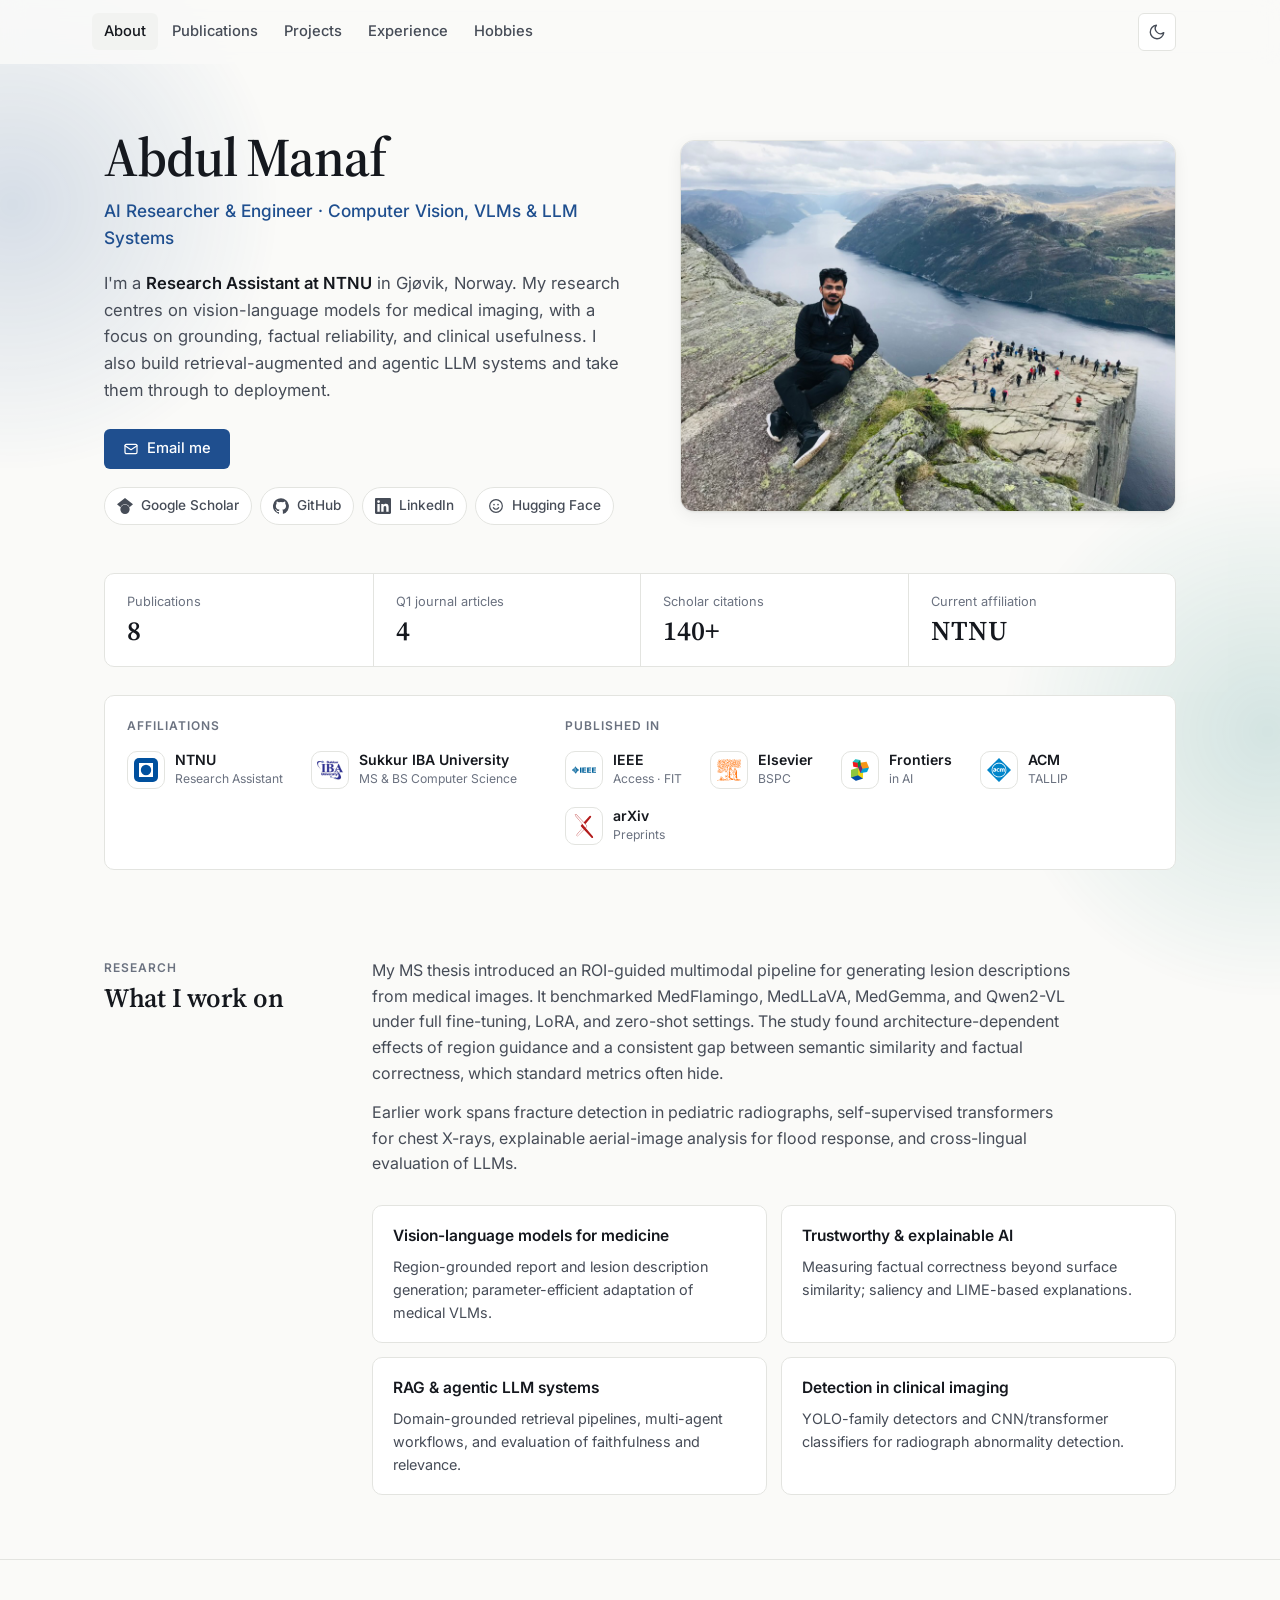
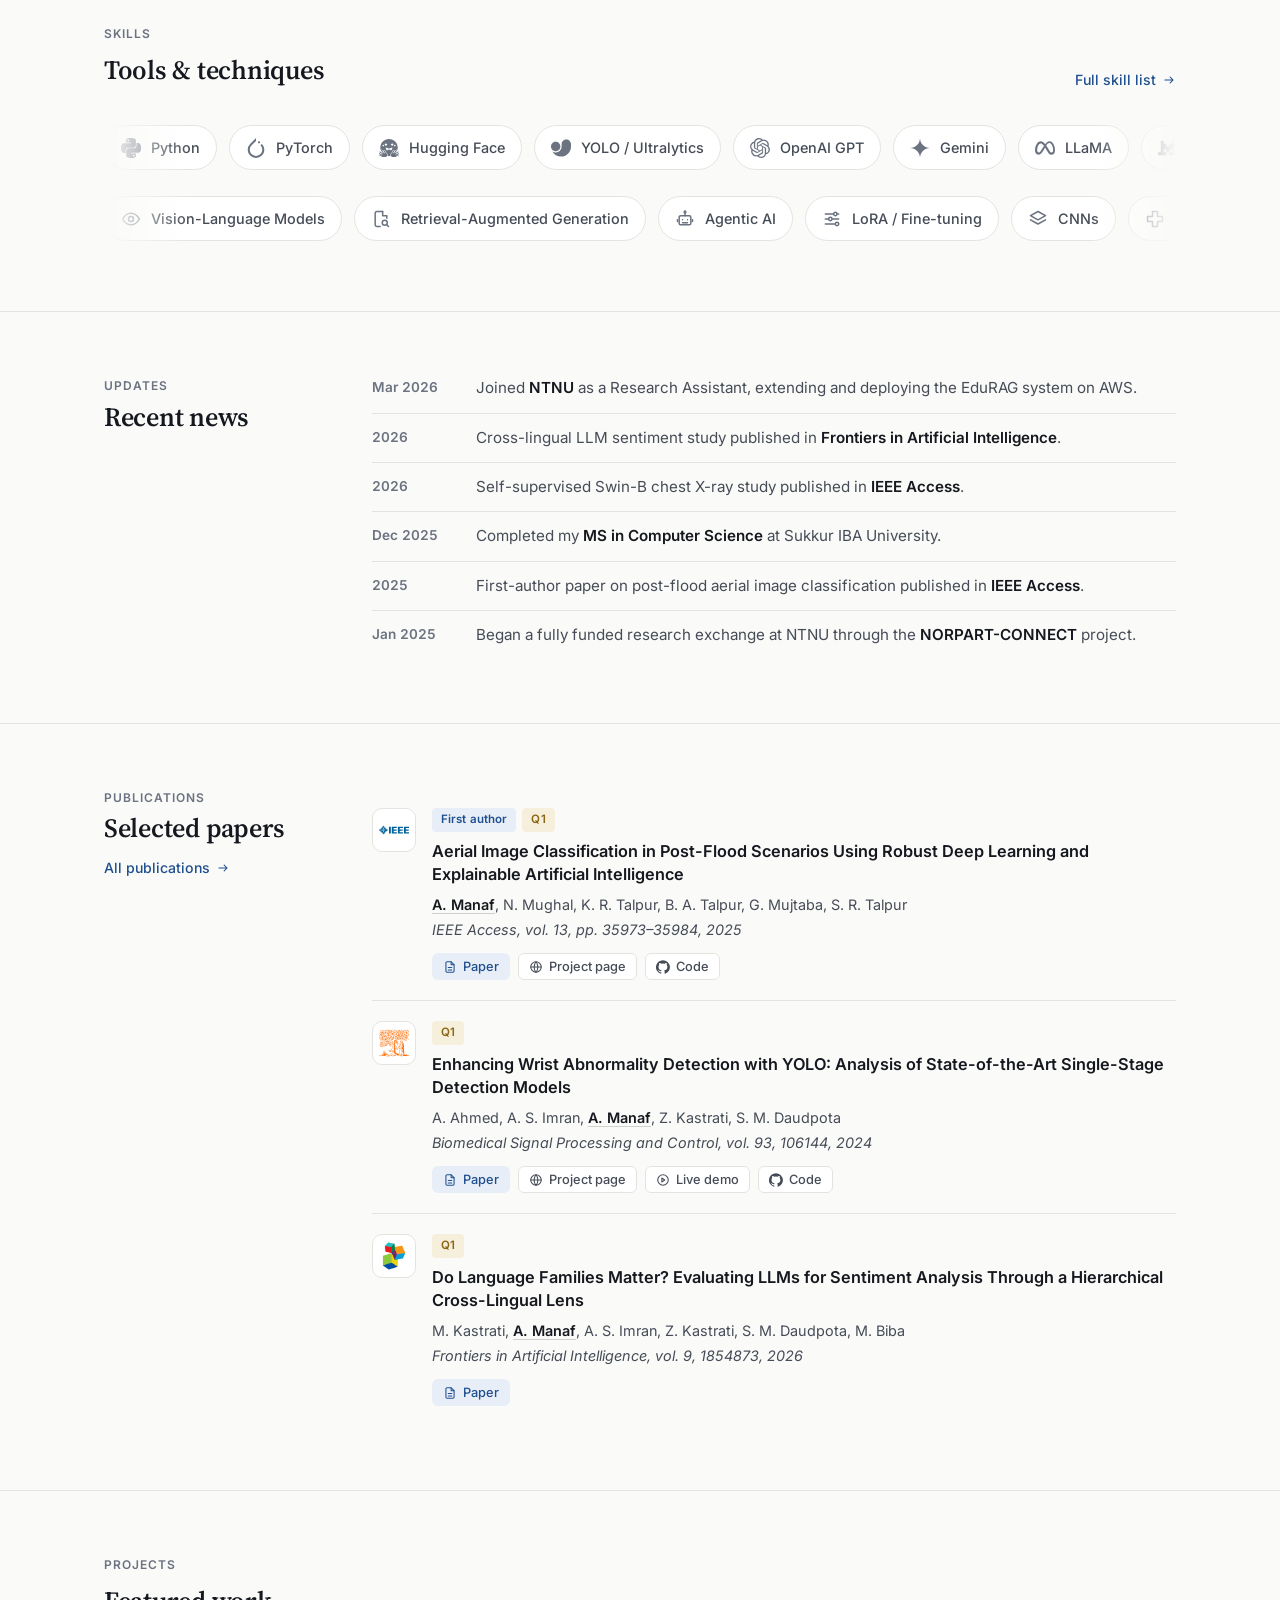
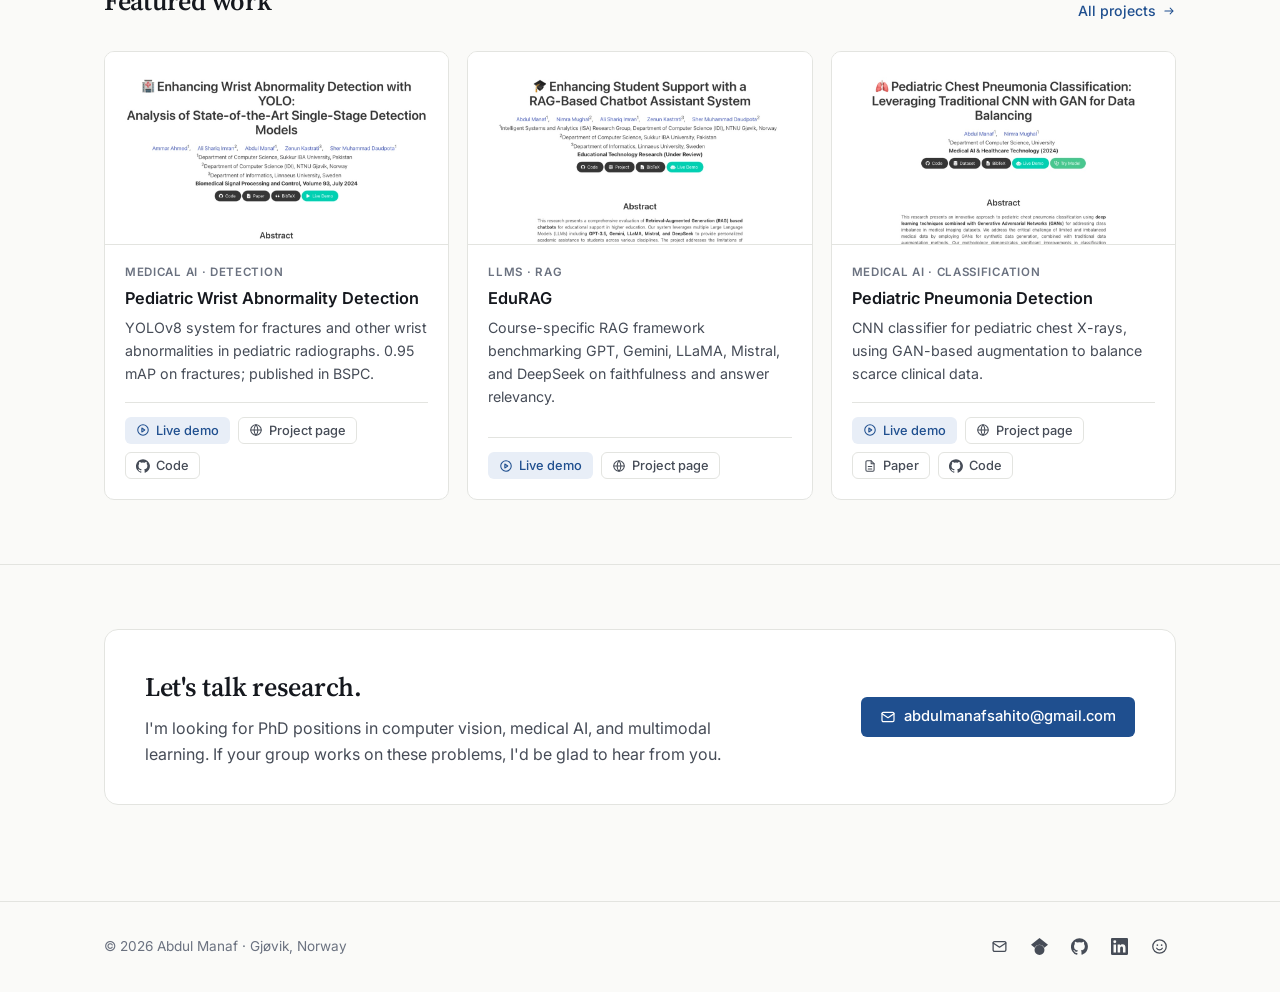
==== index.html @ 9d791778 "Version 4: multi-page portfolio redesign Adds experience, projects, publications and hobbies pages w" ====
<!doctype html>
<html lang="en">
  <head>
    <!-- Google tag (gtag.js) -->
    <script
      async
      src="https://www.googletagmanager.com/gtag/js?id=G-VVF6HE75EV"
    ></script>
    <script>
      window.dataLayer = window.dataLayer || [];
      function gtag() {
        dataLayer.push(arguments);
      }
      gtag("js", new Date());
      gtag("config", "G-VVF6HE75EV");
    </script>

    <meta charset="UTF-8" />
    <meta name="viewport" content="width=device-width, initial-scale=1.0" />
    <title>Abdul Manaf — AI Researcher</title>
    <meta
      name="description"
      content="Abdul Manaf — AI researcher and engineer working on vision-language models, medical imaging, and retrieval-augmented LLM systems. Research Assistant at NTNU, Gjøvik, Norway."
    />
    <meta property="og:title" content="Abdul Manaf — AI Researcher" />
    <meta
      property="og:description"
      content="Vision-language models, medical imaging, and retrieval-augmented LLM systems."
    />
    <meta property="og:image" content="./assets/images/DP.jpeg" />
    <meta property="og:type" content="website" />
    <link rel="icon" href="./assets/images/Manaf.jpg" />

    <script>
      (function () {
        var t = null;
        try {
          t = localStorage.getItem("theme");
        } catch (e) {}
        if (!t)
          t = window.matchMedia("(prefers-color-scheme: dark)").matches
            ? "dark"
            : "light";
        document.documentElement.setAttribute("data-theme", t);
      })();
    </script>
    <link rel="preconnect" href="https://fonts.googleapis.com" />
    <link rel="preconnect" href="https://fonts.gstatic.com" crossorigin />
    <link
      href="https://fonts.googleapis.com/css2?family=Inter:wght@400;500;600;700&family=Source+Serif+4:opsz,wght@8..60,500;8..60,600&display=swap"
      rel="stylesheet"
    />
    <link rel="stylesheet" href="./assets/css/main.css" />
  </head>

  <body>
    <a class="skip-link" href="#main">Skip to content</a>

    <header class="site-header">
      <div class="container header-inner">
        <nav class="nav" id="nav" aria-label="Primary">
          <a href="./index.html" aria-current="page">About</a>
          <a href="./publications.html">Publications</a>
          <a href="./projects.html">Projects</a>
          <a href="./experience.html">Experience</a>
          <a href="./hobbies.html">Hobbies</a>
        </nav>
        <div class="header-actions">
          <button
            class="icon-btn"
            id="theme-toggle"
            aria-label="Toggle color theme"
          >
            <svg class="ic i-sun"><use href="#i-sun" /></svg
            ><svg class="ic i-moon"><use href="#i-moon" /></svg>
          </button>
          <button
            class="icon-btn menu-btn"
            id="menu-toggle"
            aria-label="Open menu"
            aria-expanded="false"
            aria-controls="nav"
          >
            <svg class="ic"><use href="#i-menu" /></svg>
          </button>
        </div>
      </div>
    </header>

    <main id="main">
      <!-- ───────────── HERO ───────────── -->
      <section class="hero">
        <div class="container hero-grid">
          <div>
            <!-- <p class="status"><span class="dot" aria-hidden="true"></span>Open to PhD positions in Europe &amp; North America</p> -->
            <h1 class="hero-name">Abdul Manaf</h1>
            <p class="hero-role">
              AI Researcher &amp; Engineer · Computer Vision, VLMs &amp; LLM
              Systems
            </p>
            <p class="hero-lead">
              I'm a <strong>Research Assistant at NTNU</strong> in Gjøvik,
              Norway. My research centres on vision-language models for medical
              imaging, with a focus on grounding, factual reliability, and
              clinical usefulness. I also build retrieval-augmented and agentic
              LLM systems and take them through to deployment.
            </p>

            <div class="hero-cta">
              <a
                class="btn btn-primary"
                href="mailto:abdulmanafsahito@gmail.com"
                ><svg class="ic"><use href="#i-mail" /></svg>Email me</a
              >
            </div>

            <div class="socials" aria-label="Profiles">
              <a
                class="social"
                href="https://scholar.google.com/citations?user=hjN9iEgAAAAJ&hl=en"
                target="_blank"
                rel="noopener"
                ><svg class="ic"><use href="#i-scholar" /></svg>Google
                Scholar</a
              >
              <a
                class="social"
                href="https://github.com/abdulmanaf36"
                target="_blank"
                rel="noopener"
                ><svg class="ic"><use href="#i-github" /></svg>GitHub</a
              >
              <a
                class="social"
                href="https://www.linkedin.com/in/abdulmanaf36"
                target="_blank"
                rel="noopener"
                ><svg class="ic"><use href="#i-linkedin" /></svg>LinkedIn</a
              >
              <a
                class="social"
                href="https://huggingface.co/AbdulManafSahito"
                target="_blank"
                rel="noopener"
                ><svg class="ic"><use href="#i-hf" /></svg>Hugging Face</a
              >
            </div>
          </div>

          <figure class="hero-photo">
            <img
              src="./assets/images/DP.jpeg"
              alt="Abdul Manaf in the Norwegian mountains above a fjord"
              width="1024"
              height="768"
            />
          </figure>
        </div>

        <div class="container">
          <dl class="stats">
            <div>
              <dt>Publications</dt>
              <dd>8</dd>
            </div>
            <div>
              <dt>Q1 journal articles</dt>
              <dd>4</dd>
            </div>
            <div>
              <dt>Scholar citations</dt>
              <dd>140+</dd>
            </div>
            <div>
              <dt>Current affiliation</dt>
              <dd>NTNU</dd>
            </div>
          </dl>
          <div class="orgs">
            <div class="orgs-group">
              <p class="eyebrow">Affiliations</p>
              <div class="orgs-list">
                <a
                  class="org"
                  href="https://www.ntnu.edu/"
                  target="_blank"
                  rel="noopener"
                  ><span class="logo"
                    ><img src="./assets/images/logos/ntnu.svg" alt="" /></span
                  ><span
                    ><strong>NTNU</strong
                    ><small>Research Assistant</small></span
                  ></a
                >
                <a
                  class="org"
                  href="https://www.iba-suk.edu.pk/"
                  target="_blank"
                  rel="noopener"
                  ><span class="logo"
                    ><img
                      src="./assets/images/logos/sukkur-iba.png"
                      alt="" /></span
                  ><span
                    ><strong>Sukkur IBA University</strong
                    ><small>MS &amp; BS Computer Science</small></span
                  ></a
                >
              </div>
            </div>
            <div class="orgs-group">
              <p class="eyebrow">Published in</p>
              <div class="orgs-list">
                <a
                  class="org"
                  href="https://ieeexplore.ieee.org/document/10891453"
                  target="_blank"
                  rel="noopener"
                  ><span class="logo"
                    ><img src="./assets/images/logos/ieee.svg" alt="" /></span
                  ><span
                    ><strong>IEEE</strong><small>Access · FIT</small></span
                  ></a
                >
                <a
                  class="org"
                  href="https://doi.org/10.1016/j.bspc.2024.106144"
                  target="_blank"
                  rel="noopener"
                  ><span class="logo"
                    ><img
                      src="./assets/images/logos/elsevier.svg"
                      alt="" /></span
                  ><span><strong>Elsevier</strong><small>BSPC</small></span></a
                >
                <a
                  class="org"
                  href="https://doi.org/10.3389/frai.2026.1854873"
                  target="_blank"
                  rel="noopener"
                  ><span class="logo"
                    ><img
                      src="./assets/images/logos/frontiers.png"
                      alt="" /></span
                  ><span
                    ><strong>Frontiers</strong><small>in AI</small></span
                  ></a
                >
                <a
                  class="org"
                  href="https://dl.acm.org/doi/10.1145/3748493"
                  target="_blank"
                  rel="noopener"
                  ><span class="logo"
                    ><img src="./assets/images/logos/acm.svg" alt="" /></span
                  ><span><strong>ACM</strong><small>TALLIP</small></span></a
                >
                <a
                  class="org"
                  href="https://arxiv.org/abs/2507.09759"
                  target="_blank"
                  rel="noopener"
                  ><span class="logo"
                    ><img src="./assets/images/logos/arxiv.svg" alt="" /></span
                  ><span
                    ><strong>arXiv</strong><small>Preprints</small></span
                  ></a
                >
              </div>
            </div>
          </div>
        </div>
      </section>

      <!-- ───────────── RESEARCH ───────────── -->
      <section class="section">
        <div class="container two-col">
          <header class="section-head">
            <p class="eyebrow">Research</p>
            <h2>What I work on</h2>
          </header>

          <div>
            <p class="prose">
              My MS thesis introduced an ROI-guided multimodal pipeline for
              generating lesion descriptions from medical images. It benchmarked
              MedFlamingo, MedLLaVA, MedGemma, and Qwen2-VL under full
              fine-tuning, LoRA, and zero-shot settings. The study found
              architecture-dependent effects of region guidance and a consistent
              gap between semantic similarity and factual correctness, which
              standard metrics often hide.
            </p>
            <p class="prose">
              Earlier work spans fracture detection in pediatric radiographs,
              self-supervised transformers for chest X-rays, explainable
              aerial-image analysis for flood response, and cross-lingual
              evaluation of LLMs.
            </p>

            <ul class="interests">
              <li>
                <h3>Vision-language models for medicine</h3>
                <p>
                  Region-grounded report and lesion description generation;
                  parameter-efficient adaptation of medical VLMs.
                </p>
              </li>
              <li>
                <h3>Trustworthy &amp; explainable AI</h3>
                <p>
                  Measuring factual correctness beyond surface similarity;
                  saliency and LIME-based explanations.
                </p>
              </li>
              <li>
                <h3>RAG &amp; agentic LLM systems</h3>
                <p>
                  Domain-grounded retrieval pipelines, multi-agent workflows,
                  and evaluation of faithfulness and relevance.
                </p>
              </li>
              <li>
                <h3>Detection in clinical imaging</h3>
                <p>
                  YOLO-family detectors and CNN/transformer classifiers for
                  radiograph abnormality detection.
                </p>
              </li>
            </ul>
          </div>
        </div>
      </section>

      <!-- ───────────── SKILLS ───────────── -->
      <section class="section">
        <div class="container">
          <header class="row-head">
            <div>
              <p class="eyebrow">Skills</p>
              <h2>Tools &amp; techniques</h2>
            </div>
            <a class="head-link" href="./experience.html#skills"
              >Full skill list<svg class="ic"><use href="#i-arrow" /></svg
            ></a>
          </header>
          <!-- Brand icons from Simple Icons (CC0) -->
          <svg
            xmlns="http://www.w3.org/2000/svg"
            style="display: none"
            aria-hidden="true"
          >
            <symbol id="b-python" viewBox="0 0 24 24">
              <path
                d="M14.25.18l.9.2.73.26.59.3.45.32.34.34.25.34.16.33.1.3.04.26.02.2-.01.13V8.5l-.05.63-.13.55-.21.46-.26.38-.3.31-.33.25-.35.19-.35.14-.33.1-.3.07-.26.04-.21.02H8.77l-.69.05-.59.14-.5.22-.41.27-.33.32-.27.35-.2.36-.15.37-.1.35-.07.32-.04.27-.02.21v3.06H3.17l-.21-.03-.28-.07-.32-.12-.35-.18-.36-.26-.36-.36-.35-.46-.32-.59-.28-.73-.21-.88-.14-1.05-.05-1.23.06-1.22.16-1.04.24-.87.32-.71.36-.57.4-.44.42-.33.42-.24.4-.16.36-.1.32-.05.24-.01h.16l.06.01h8.16v-.83H6.18l-.01-2.75-.02-.37.05-.34.11-.31.17-.28.25-.26.31-.23.38-.2.44-.18.51-.15.58-.12.64-.1.71-.06.77-.04.84-.02 1.27.05zm-6.3 1.98l-.23.33-.08.41.08.41.23.34.33.22.41.09.41-.09.33-.22.23-.34.08-.41-.08-.41-.23-.33-.33-.22-.41-.09-.41.09zm13.09 3.95l.28.06.32.12.35.18.36.27.36.35.35.47.32.59.28.73.21.88.14 1.04.05 1.23-.06 1.23-.16 1.04-.24.86-.32.71-.36.57-.4.45-.42.33-.42.24-.4.16-.36.09-.32.05-.24.02-.16-.01h-8.22v.82h5.84l.01 2.76.02.36-.05.34-.11.31-.17.29-.25.25-.31.24-.38.2-.44.17-.51.15-.58.13-.64.09-.71.07-.77.04-.84.01-1.27-.04-1.07-.14-.9-.2-.73-.25-.59-.3-.45-.33-.34-.34-.25-.34-.16-.33-.1-.3-.04-.25-.02-.2.01-.13v-5.34l.05-.64.13-.54.21-.46.26-.38.3-.32.33-.24.35-.2.35-.14.33-.1.3-.06.26-.04.21-.02.13-.01h5.84l.69-.05.59-.14.5-.21.41-.28.33-.32.27-.35.2-.36.15-.36.1-.35.07-.32.04-.28.02-.21V6.07h2.09l.14.01zm-6.47 14.25l-.23.33-.08.41.08.41.23.33.33.23.41.08.41-.08.33-.23.23-.33.08-.41-.08-.41-.23-.33-.33-.23-.41-.08-.41.08z"
              />
            </symbol>
            <symbol id="b-pytorch" viewBox="0 0 24 24">
              <path
                d="M12.005 0L4.952 7.053a9.865 9.865 0 000 14.022 9.866 9.866 0 0014.022 0c3.984-3.9 3.986-10.205.085-14.023l-1.744 1.743c2.904 2.905 2.904 7.634 0 10.538s-7.634 2.904-10.538 0-2.904-7.634 0-10.538l4.647-4.646.582-.665zm3.568 3.899a1.327 1.327 0 00-1.327 1.327 1.327 1.327 0 001.327 1.328A1.327 1.327 0 0016.9 5.226 1.327 1.327 0 0015.573 3.9z"
              />
            </symbol>
            <symbol id="b-huggingface" viewBox="0 0 24 24">
              <path
                d="M12.025 1.13c-5.77 0-10.449 4.647-10.449 10.378 0 1.112.178 2.181.503 3.185.064-.222.203-.444.416-.577a.96.96 0 0 1 .524-.15c.293 0 .584.124.84.284.278.173.48.408.71.694.226.282.458.611.684.951v-.014c.017-.324.106-.622.264-.874s.403-.487.762-.543c.3-.047.596.06.787.203s.31.313.4.467c.15.257.212.468.233.542.01.026.653 1.552 1.657 2.54.616.605 1.01 1.223 1.082 1.912.055.537-.096 1.059-.38 1.572.637.121 1.294.187 1.967.187.657 0 1.298-.063 1.921-.178-.287-.517-.44-1.041-.384-1.581.07-.69.465-1.307 1.081-1.913 1.004-.987 1.647-2.513 1.657-2.539.021-.074.083-.285.233-.542.09-.154.208-.323.4-.467a1.08 1.08 0 0 1 .787-.203c.359.056.604.29.762.543s.247.55.265.874v.015c.225-.34.457-.67.683-.952.23-.286.432-.52.71-.694.257-.16.547-.284.84-.285a.97.97 0 0 1 .524.151c.228.143.373.388.43.625l.006.04a10.3 10.3 0 0 0 .534-3.273c0-5.731-4.678-10.378-10.449-10.378M8.327 6.583a1.5 1.5 0 0 1 .713.174 1.487 1.487 0 0 1 .617 2.013c-.183.343-.762-.214-1.102-.094-.38.134-.532.914-.917.71a1.487 1.487 0 0 1 .69-2.803m7.486 0a1.487 1.487 0 0 1 .689 2.803c-.385.204-.536-.576-.916-.71-.34-.12-.92.437-1.103.094a1.487 1.487 0 0 1 .617-2.013 1.5 1.5 0 0 1 .713-.174m-10.68 1.55a.96.96 0 1 1 0 1.921.96.96 0 0 1 0-1.92m13.838 0a.96.96 0 1 1 0 1.92.96.96 0 0 1 0-1.92M8.489 11.458c.588.01 1.965 1.157 3.572 1.164 1.607-.007 2.984-1.155 3.572-1.164.196-.003.305.12.305.454 0 .886-.424 2.328-1.563 3.202-.22-.756-1.396-1.366-1.63-1.32q-.011.001-.02.006l-.044.026-.01.008-.03.024q-.018.017-.035.036l-.032.04a1 1 0 0 0-.058.09l-.014.025q-.049.088-.11.19a1 1 0 0 1-.083.116 1.2 1.2 0 0 1-.173.18q-.035.029-.075.058a1.3 1.3 0 0 1-.251-.243 1 1 0 0 1-.076-.107c-.124-.193-.177-.363-.337-.444-.034-.016-.104-.008-.2.022q-.094.03-.216.087-.06.028-.125.063l-.13.074q-.067.04-.136.086a3 3 0 0 0-.135.096 3 3 0 0 0-.26.219 2 2 0 0 0-.12.121 2 2 0 0 0-.106.128l-.002.002a2 2 0 0 0-.09.132l-.001.001a1.2 1.2 0 0 0-.105.212q-.013.036-.024.073c-1.139-.875-1.563-2.317-1.563-3.203 0-.334.109-.457.305-.454m.836 10.354c.824-1.19.766-2.082-.365-3.194-1.13-1.112-1.789-2.738-1.789-2.738s-.246-.945-.806-.858-.97 1.499.202 2.362c1.173.864-.233 1.45-.685.64-.45-.812-1.683-2.896-2.322-3.295s-1.089-.175-.938.647 2.822 2.813 2.562 3.244-1.176-.506-1.176-.506-2.866-2.567-3.49-1.898.473 1.23 2.037 2.16c1.564.932 1.686 1.178 1.464 1.53s-3.675-2.511-4-1.297c-.323 1.214 3.524 1.567 3.287 2.405-.238.839-2.71-1.587-3.216-.642-.506.946 3.49 2.056 3.522 2.064 1.29.33 4.568 1.028 5.713-.624m5.349 0c-.824-1.19-.766-2.082.365-3.194 1.13-1.112 1.789-2.738 1.789-2.738s.246-.945.806-.858.97 1.499-.202 2.362c-1.173.864.233 1.45.685.64.451-.812 1.683-2.896 2.322-3.295s1.089-.175.938.647-2.822 2.813-2.562 3.244 1.176-.506 1.176-.506 2.866-2.567 3.49-1.898-.473 1.23-2.037 2.16c-1.564.932-1.686 1.178-1.464 1.53s3.675-2.511 4-1.297c.323 1.214-3.524 1.567-3.287 2.405.238.839 2.71-1.587 3.216-.642.506.946-3.49 2.056-3.522 2.064-1.29.33-4.568 1.028-5.713-.624"
              />
            </symbol>
            <symbol id="b-ultralytics" viewBox="0 0 24 24">
              <path
                d="m12.736 7.341-.002 2.897c.012 3.953-3.188 7.177-7.098 7.171-1.553-.003-2.967-.48-4.112-1.313 2.056 3.725 5.999 6.24 10.48 6.245 6.511-.003 11.891-5.343 11.992-11.91l-.002-.027c.006-.151 0-2.951.006-3.075-.01-3.116-2.538-5.677-5.63-5.67-3.105-.006-5.645 2.54-5.634 5.683zM5.629 4.573C2.525 4.573 0 7.118 0 10.246s2.525 5.673 5.63 5.673c3.103 0 5.629-2.545 5.629-5.673s-2.526-5.673-5.63-5.673"
              />
            </symbol>
            <symbol id="b-openai" viewBox="0 0 24 24">
              <path
                d="M22.2819 9.8211a5.9847 5.9847 0 0 0-.5157-4.9108 6.0462 6.0462 0 0 0-6.5098-2.9A6.0651 6.0651 0 0 0 4.9807 4.1818a5.9847 5.9847 0 0 0-3.9977 2.9 6.0462 6.0462 0 0 0 .7427 7.0966 5.98 5.98 0 0 0 .511 4.9107 6.051 6.051 0 0 0 6.5146 2.9001A5.9847 5.9847 0 0 0 13.2599 24a6.0557 6.0557 0 0 0 5.7718-4.2058 5.9894 5.9894 0 0 0 3.9977-2.9001 6.0557 6.0557 0 0 0-.7475-7.0729zm-9.022 12.6081a4.4755 4.4755 0 0 1-2.8764-1.0408l.1419-.0804 4.7783-2.7582a.7948.7948 0 0 0 .3927-.6813v-6.7369l2.02 1.1686a.071.071 0 0 1 .038.052v5.5826a4.504 4.504 0 0 1-4.4945 4.4944zm-9.6607-4.1254a4.4708 4.4708 0 0 1-.5346-3.0137l.142.0852 4.783 2.7582a.7712.7712 0 0 0 .7806 0l5.8428-3.3685v2.3324a.0804.0804 0 0 1-.0332.0615L9.74 19.9502a4.4992 4.4992 0 0 1-6.1408-1.6464zM2.3408 7.8956a4.485 4.485 0 0 1 2.3655-1.9728V11.6a.7664.7664 0 0 0 .3879.6765l5.8144 3.3543-2.0201 1.1685a.0757.0757 0 0 1-.071 0l-4.8303-2.7865A4.504 4.504 0 0 1 2.3408 7.872zm16.5963 3.8558L13.1038 8.364 15.1192 7.2a.0757.0757 0 0 1 .071 0l4.8303 2.7913a4.4944 4.4944 0 0 1-.6765 8.1042v-5.6772a.79.79 0 0 0-.407-.667zm2.0107-3.0231l-.142-.0852-4.7735-2.7818a.7759.7759 0 0 0-.7854 0L9.409 9.2297V6.8974a.0662.0662 0 0 1 .0284-.0615l4.8303-2.7866a4.4992 4.4992 0 0 1 6.6802 4.66zM8.3065 12.863l-2.02-1.1638a.0804.0804 0 0 1-.038-.0567V6.0742a4.4992 4.4992 0 0 1 7.3757-3.4537l-.142.0805L8.704 5.459a.7948.7948 0 0 0-.3927.6813zm1.0976-2.3654l2.602-1.4998 2.6069 1.4998v2.9994l-2.5974 1.4997-2.6067-1.4997Z"
              />
            </symbol>
            <symbol id="b-googlegemini" viewBox="0 0 24 24">
              <path
                d="M11.04 19.32Q12 21.51 12 24q0-2.49.93-4.68.96-2.19 2.58-3.81t3.81-2.55Q21.51 12 24 12q-2.49 0-4.68-.93a12.3 12.3 0 0 1-3.81-2.58 12.3 12.3 0 0 1-2.58-3.81Q12 2.49 12 0q0 2.49-.96 4.68-.93 2.19-2.55 3.81a12.3 12.3 0 0 1-3.81 2.58Q2.49 12 0 12q2.49 0 4.68.96 2.19.93 3.81 2.55t2.55 3.81"
              />
            </symbol>
            <symbol id="b-meta" viewBox="0 0 24 24">
              <path
                d="M6.915 4.03c-1.968 0-3.683 1.28-4.871 3.113C.704 9.208 0 11.883 0 14.449c0 .706.07 1.369.21 1.973a6.624 6.624 0 0 0 .265.86 5.297 5.297 0 0 0 .371.761c.696 1.159 1.818 1.927 3.593 1.927 1.497 0 2.633-.671 3.965-2.444.76-1.012 1.144-1.626 2.663-4.32l.756-1.339.186-.325c.061.1.121.196.183.3l2.152 3.595c.724 1.21 1.665 2.556 2.47 3.314 1.046.987 1.992 1.22 3.06 1.22 1.075 0 1.876-.355 2.455-.843a3.743 3.743 0 0 0 .81-.973c.542-.939.861-2.127.861-3.745 0-2.72-.681-5.357-2.084-7.45-1.282-1.912-2.957-2.93-4.716-2.93-1.047 0-2.088.467-3.053 1.308-.652.57-1.257 1.29-1.82 2.05-.69-.875-1.335-1.547-1.958-2.056-1.182-.966-2.315-1.303-3.454-1.303zm10.16 2.053c1.147 0 2.188.758 2.992 1.999 1.132 1.748 1.647 4.195 1.647 6.4 0 1.548-.368 2.9-1.839 2.9-.58 0-1.027-.23-1.664-1.004-.496-.601-1.343-1.878-2.832-4.358l-.617-1.028a44.908 44.908 0 0 0-1.255-1.98c.07-.109.141-.224.211-.327 1.12-1.667 2.118-2.602 3.358-2.602zm-10.201.553c1.265 0 2.058.791 2.675 1.446.307.327.737.871 1.234 1.579l-1.02 1.566c-.757 1.163-1.882 3.017-2.837 4.338-1.191 1.649-1.81 1.817-2.486 1.817-.524 0-1.038-.237-1.383-.794-.263-.426-.464-1.13-.464-2.046 0-2.221.63-4.535 1.66-6.088.454-.687.964-1.226 1.533-1.533a2.264 2.264 0 0 1 1.088-.285z"
              />
            </symbol>
            <symbol id="b-mistralai" viewBox="0 0 24 24">
              <path
                d="M17.143 3.429v3.428h-3.429v3.429h-3.428V6.857H6.857V3.43H3.43v13.714H0v3.428h10.286v-3.428H6.857v-3.429h3.429v3.429h3.429v-3.429h3.428v3.429h-3.428v3.428H24v-3.428h-3.43V3.429z"
              />
            </symbol>
            <symbol id="b-langchain" viewBox="0 0 24 24">
              <path
                d="M13.796 0a6.93 6.93 0 0 0-4.91 2.019L5.451 5.455l3.273 3.27 3.432-3.432a2.284 2.284 0 0 1 3.277 0 2.28 2.28 0 0 1 0 3.275L12 12.001l3.273 3.273 3.433-3.435c2.692-2.692 2.692-7.127 0-9.82A6.92 6.92 0 0 0 13.796 0m-5.07 8.728-3.433 3.434c-2.692 2.693-2.692 7.126 0 9.819A6.92 6.92 0 0 0 10.203 24a6.93 6.93 0 0 0 4.911-2.02l3.432-3.432-3.271-3.272-3.433 3.433a2.284 2.284 0 0 1-3.277 0 2.28 2.28 0 0 1 0-3.276L12 12z"
              />
            </symbol>
            <symbol id="b-jupyter" viewBox="0 0 24 24">
              <path
                d="M7.157 22.201A1.784 1.799 0 0 1 5.374 24a1.784 1.799 0 0 1-1.784-1.799 1.784 1.799 0 0 1 1.784-1.799 1.784 1.799 0 0 1 1.783 1.799zM20.582 1.427a1.415 1.427 0 0 1-1.415 1.428 1.415 1.427 0 0 1-1.416-1.428A1.415 1.427 0 0 1 19.167 0a1.415 1.427 0 0 1 1.415 1.427zM4.992 3.336A1.047 1.056 0 0 1 3.946 4.39a1.047 1.056 0 0 1-1.047-1.055A1.047 1.056 0 0 1 3.946 2.28a1.047 1.056 0 0 1 1.046 1.056zm7.336 1.517c3.769 0 7.06 1.38 8.768 3.424a9.363 9.363 0 0 0-3.393-4.547 9.238 9.238 0 0 0-5.377-1.728A9.238 9.238 0 0 0 6.95 3.73a9.363 9.363 0 0 0-3.394 4.547c1.713-2.04 5.004-3.424 8.772-3.424zm.001 13.295c-3.768 0-7.06-1.381-8.768-3.425a9.363 9.363 0 0 0 3.394 4.547A9.238 9.238 0 0 0 12.33 21a9.238 9.238 0 0 0 5.377-1.729 9.363 9.363 0 0 0 3.393-4.547c-1.712 2.044-5.003 3.425-8.772 3.425Z"
              />
            </symbol>
            <symbol id="b-react" viewBox="0 0 24 24">
              <path
                d="M14.23 12.004a2.236 2.236 0 0 1-2.235 2.236 2.236 2.236 0 0 1-2.236-2.236 2.236 2.236 0 0 1 2.235-2.236 2.236 2.236 0 0 1 2.236 2.236zm2.648-10.69c-1.346 0-3.107.96-4.888 2.622-1.78-1.653-3.542-2.602-4.887-2.602-.41 0-.783.093-1.106.278-1.375.793-1.683 3.264-.973 6.365C1.98 8.917 0 10.42 0 12.004c0 1.59 1.99 3.097 5.043 4.03-.704 3.113-.39 5.588.988 6.38.32.187.69.275 1.102.275 1.345 0 3.107-.96 4.888-2.624 1.78 1.654 3.542 2.603 4.887 2.603.41 0 .783-.09 1.106-.275 1.374-.792 1.683-3.263.973-6.365C22.02 15.096 24 13.59 24 12.004c0-1.59-1.99-3.097-5.043-4.032.704-3.11.39-5.587-.988-6.38-.318-.184-.688-.277-1.092-.278zm-.005 1.09v.006c.225 0 .406.044.558.127.666.382.955 1.835.73 3.704-.054.46-.142.945-.25 1.44-.96-.236-2.006-.417-3.107-.534-.66-.905-1.345-1.727-2.035-2.447 1.592-1.48 3.087-2.292 4.105-2.295zm-9.77.02c1.012 0 2.514.808 4.11 2.28-.686.72-1.37 1.537-2.02 2.442-1.107.117-2.154.298-3.113.538-.112-.49-.195-.964-.254-1.42-.23-1.868.054-3.32.714-3.707.19-.09.4-.127.563-.132zm4.882 3.05c.455.468.91.992 1.36 1.564-.44-.02-.89-.034-1.345-.034-.46 0-.915.01-1.36.034.44-.572.895-1.096 1.345-1.565zM12 8.1c.74 0 1.477.034 2.202.093.406.582.802 1.203 1.183 1.86.372.64.71 1.29 1.018 1.946-.308.655-.646 1.31-1.013 1.95-.38.66-.773 1.288-1.18 1.87-.728.063-1.466.098-2.21.098-.74 0-1.477-.035-2.202-.093-.406-.582-.802-1.204-1.183-1.86-.372-.64-.71-1.29-1.018-1.946.303-.657.646-1.313 1.013-1.954.38-.66.773-1.286 1.18-1.868.728-.064 1.466-.098 2.21-.098zm-3.635.254c-.24.377-.48.763-.704 1.16-.225.39-.435.782-.635 1.174-.265-.656-.49-1.31-.676-1.947.64-.15 1.315-.283 2.015-.386zm7.26 0c.695.103 1.365.23 2.006.387-.18.632-.405 1.282-.66 1.933-.2-.39-.41-.783-.64-1.174-.225-.392-.465-.774-.705-1.146zm3.063.675c.484.15.944.317 1.375.498 1.732.74 2.852 1.708 2.852 2.476-.005.768-1.125 1.74-2.857 2.475-.42.18-.88.342-1.355.493-.28-.958-.646-1.956-1.1-2.98.45-1.017.81-2.01 1.085-2.964zm-13.395.004c.278.96.645 1.957 1.1 2.98-.45 1.017-.812 2.01-1.086 2.964-.484-.15-.944-.318-1.37-.5-1.732-.737-2.852-1.706-2.852-2.474 0-.768 1.12-1.742 2.852-2.476.42-.18.88-.342 1.356-.494zm11.678 4.28c.265.657.49 1.312.676 1.948-.64.157-1.316.29-2.016.39.24-.375.48-.762.705-1.158.225-.39.435-.788.636-1.18zm-9.945.02c.2.392.41.783.64 1.175.23.39.465.772.705 1.143-.695-.102-1.365-.23-2.006-.386.18-.63.406-1.282.66-1.933zM17.92 16.32c.112.493.2.968.254 1.423.23 1.868-.054 3.32-.714 3.708-.147.09-.338.128-.563.128-1.012 0-2.514-.807-4.11-2.28.686-.72 1.37-1.536 2.02-2.44 1.107-.118 2.154-.3 3.113-.54zm-11.83.01c.96.234 2.006.415 3.107.532.66.905 1.345 1.727 2.035 2.446-1.595 1.483-3.092 2.295-4.11 2.295-.22-.005-.406-.05-.553-.132-.666-.38-.955-1.834-.73-3.703.054-.46.142-.944.25-1.438zm4.56.64c.44.02.89.034 1.345.034.46 0 .915-.01 1.36-.034-.44.572-.895 1.095-1.345 1.565-.455-.47-.91-.993-1.36-1.565z"
              />
            </symbol>
            <symbol id="b-nodedotjs" viewBox="0 0 24 24">
              <path
                d="M11.998,24c-0.321,0-0.641-0.084-0.922-0.247l-2.936-1.737c-0.438-0.245-0.224-0.332-0.08-0.383 c0.585-0.203,0.703-0.25,1.328-0.604c0.065-0.037,0.151-0.023,0.218,0.017l2.256,1.339c0.082,0.045,0.197,0.045,0.272,0l8.795-5.076 c0.082-0.047,0.134-0.141,0.134-0.238V6.921c0-0.099-0.053-0.192-0.137-0.242l-8.791-5.072c-0.081-0.047-0.189-0.047-0.271,0 L3.075,6.68C2.99,6.729,2.936,6.825,2.936,6.921v10.15c0,0.097,0.054,0.189,0.139,0.235l2.409,1.392 c1.307,0.654,2.108-0.116,2.108-0.89V7.787c0-0.142,0.114-0.253,0.256-0.253h1.115c0.139,0,0.255,0.112,0.255,0.253v10.021 c0,1.745-0.95,2.745-2.604,2.745c-0.508,0-0.909,0-2.026-0.551L2.28,18.675c-0.57-0.329-0.922-0.945-0.922-1.604V6.921 c0-0.659,0.353-1.275,0.922-1.603l8.795-5.082c0.557-0.315,1.296-0.315,1.848,0l8.794,5.082c0.57,0.329,0.924,0.944,0.924,1.603 v10.15c0,0.659-0.354,1.273-0.924,1.604l-8.794,5.078C12.643,23.916,12.324,24,11.998,24z M19.099,13.993 c0-1.9-1.284-2.406-3.987-2.763c-2.731-0.361-3.009-0.548-3.009-1.187c0-0.528,0.235-1.233,2.258-1.233 c1.807,0,2.473,0.389,2.747,1.607c0.024,0.115,0.129,0.199,0.247,0.199h1.141c0.071,0,0.138-0.031,0.186-0.081 c0.048-0.054,0.074-0.123,0.067-0.196c-0.177-2.098-1.571-3.076-4.388-3.076c-2.508,0-4.004,1.058-4.004,2.833 c0,1.925,1.488,2.457,3.895,2.695c2.88,0.282,3.103,0.703,3.103,1.269c0,0.983-0.789,1.402-2.642,1.402 c-2.327,0-2.839-0.584-3.011-1.742c-0.02-0.124-0.126-0.215-0.253-0.215h-1.137c-0.141,0-0.254,0.112-0.254,0.253 c0,1.482,0.806,3.248,4.655,3.248C17.501,17.007,19.099,15.91,19.099,13.993z"
              />
            </symbol>
            <symbol id="b-fastapi" viewBox="0 0 24 24">
              <path
                d="M12 .0387C5.3729.0384.0003 5.3931 0 11.9988c-.001 6.6066 5.372 11.9628 12 11.9625 6.628.0003 12.001-5.3559 12-11.9625-.0003-6.6057-5.3729-11.9604-12-11.96m-.829 5.4153h7.55l-7.5805 5.3284h5.1828L5.279 18.5436q2.9466-6.5444 5.892-13.0896"
              />
            </symbol>
            <symbol id="b-supabase" viewBox="0 0 24 24">
              <path
                d="M11.9 1.036c-.015-.986-1.26-1.41-1.874-.637L.764 12.05C-.33 13.427.65 15.455 2.409 15.455h9.579l.113 7.51c.014.985 1.259 1.408 1.873.636l9.262-11.653c1.093-1.375.113-3.403-1.645-3.403h-9.642z"
              />
            </symbol>
            <symbol id="b-postgresql" viewBox="0 0 24 24">
              <path
                d="M23.5594 14.7228a.5269.5269 0 0 0-.0563-.1191c-.139-.2632-.4768-.3418-1.0074-.2321-1.6533.3411-2.2935.1312-2.5256-.0191 1.342-2.0482 2.445-4.522 3.0411-6.8297.2714-1.0507.7982-3.5237.1222-4.7316a1.5641 1.5641 0 0 0-.1509-.235C21.6931.9086 19.8007.0248 17.5099.0005c-1.4947-.0158-2.7705.3461-3.1161.4794a9.449 9.449 0 0 0-.5159-.0816 8.044 8.044 0 0 0-1.3114-.1278c-1.1822-.0184-2.2038.2642-3.0498.8406-.8573-.3211-4.7888-1.645-7.2219.0788C.9359 2.1526.3086 3.8733.4302 6.3043c.0409.818.5069 3.334 1.2423 5.7436.4598 1.5065.9387 2.7019 1.4334 3.582.553.9942 1.1259 1.5933 1.7143 1.7895.4474.1491 1.1327.1441 1.8581-.7279.8012-.9635 1.5903-1.8258 1.9446-2.2069.4351.2355.9064.3625 1.39.3772a.0569.0569 0 0 0 .0004.0041 11.0312 11.0312 0 0 0-.2472.3054c-.3389.4302-.4094.5197-1.5002.7443-.3102.064-1.1344.2339-1.1464.8115-.0025.1224.0329.2309.0919.3268.2269.4231.9216.6097 1.015.6331 1.3345.3335 2.5044.092 3.3714-.6787-.017 2.231.0775 4.4174.3454 5.0874.2212.5529.7618 1.9045 2.4692 1.9043.2505 0 .5263-.0291.8296-.0941 1.7819-.3821 2.5557-1.1696 2.855-2.9059.1503-.8707.4016-2.8753.5388-4.1012.0169-.0703.0357-.1207.057-.1362.0007-.0005.0697-.0471.4272.0307a.3673.3673 0 0 0 .0443.0068l.2539.0223.0149.001c.8468.0384 1.9114-.1426 2.5312-.4308.6438-.2988 1.8057-1.0323 1.5951-1.6698zM2.371 11.8765c-.7435-2.4358-1.1779-4.8851-1.2123-5.5719-.1086-2.1714.4171-3.6829 1.5623-4.4927 1.8367-1.2986 4.8398-.5408 6.108-.13-.0032.0032-.0066.0061-.0098.0094-2.0238 2.044-1.9758 5.536-1.9708 5.7495-.0002.0823.0066.1989.0162.3593.0348.5873.0996 1.6804-.0735 2.9184-.1609 1.1504.1937 2.2764.9728 3.0892.0806.0841.1648.1631.2518.2374-.3468.3714-1.1004 1.1926-1.9025 2.1576-.5677.6825-.9597.5517-1.0886.5087-.3919-.1307-.813-.5871-1.2381-1.3223-.4796-.839-.9635-2.0317-1.4155-3.5126zm6.0072 5.0871c-.1711-.0428-.3271-.1132-.4322-.1772.0889-.0394.2374-.0902.4833-.1409 1.2833-.2641 1.4815-.4506 1.9143-1.0002.0992-.126.2116-.2687.3673-.4426a.3549.3549 0 0 0 .0737-.1298c.1708-.1513.2724-.1099.4369-.0417.156.0646.3078.26.3695.4752.0291.1016.0619.2945-.0452.4444-.9043 1.2658-2.2216 1.2494-3.1676 1.0128zm2.094-3.988-.0525.141c-.133.3566-.2567.6881-.3334 1.003-.6674-.0021-1.3168-.2872-1.8105-.8024-.6279-.6551-.9131-1.5664-.7825-2.5004.1828-1.3079.1153-2.4468.079-3.0586-.005-.0857-.0095-.1607-.0122-.2199.2957-.2621 1.6659-.9962 2.6429-.7724.4459.1022.7176.4057.8305.928.5846 2.7038.0774 3.8307-.3302 4.7363-.084.1866-.1633.3629-.2311.5454zm7.3637 4.5725c-.0169.1768-.0358.376-.0618.5959l-.146.4383a.3547.3547 0 0 0-.0182.1077c-.0059.4747-.054.6489-.115.8693-.0634.2292-.1353.4891-.1794 1.0575-.11 1.4143-.8782 2.2267-2.4172 2.5565-1.5155.3251-1.7843-.4968-2.0212-1.2217a6.5824 6.5824 0 0 0-.0769-.2266c-.2154-.5858-.1911-1.4119-.1574-2.5551.0165-.5612-.0249-1.9013-.3302-2.6462.0044-.2932.0106-.5909.019-.8918a.3529.3529 0 0 0-.0153-.1126 1.4927 1.4927 0 0 0-.0439-.208c-.1226-.4283-.4213-.7866-.7797-.9351-.1424-.059-.4038-.1672-.7178-.0869.067-.276.1831-.5875.309-.9249l.0529-.142c.0595-.16.134-.3257.213-.5012.4265-.9476 1.0106-2.2453.3766-5.1772-.2374-1.0981-1.0304-1.6343-2.2324-1.5098-.7207.0746-1.3799.3654-1.7088.5321a5.6716 5.6716 0 0 0-.1958.1041c.0918-1.1064.4386-3.1741 1.7357-4.4823a4.0306 4.0306 0 0 1 .3033-.276.3532.3532 0 0 0 .1447-.0644c.7524-.5706 1.6945-.8506 2.802-.8325.4091.0067.8017.0339 1.1742.081 1.939.3544 3.2439 1.4468 4.0359 2.3827.8143.9623 1.2552 1.9315 1.4312 2.4543-1.3232-.1346-2.2234.1268-2.6797.779-.9926 1.4189.543 4.1729 1.2811 5.4964.1353.2426.2522.4522.2889.5413.2403.5825.5515.9713.7787 1.2552.0696.087.1372.1714.1885.245-.4008.1155-1.1208.3825-1.0552 1.717-.0123.1563-.0423.4469-.0834.8148-.0461.2077-.0702.4603-.0994.7662zm.8905-1.6211c-.0405-.8316.2691-.9185.5967-1.0105a2.8566 2.8566 0 0 0 .135-.0406 1.202 1.202 0 0 0 .1342.103c.5703.3765 1.5823.4213 3.0068.1344-.2016.1769-.5189.3994-.9533.6011-.4098.1903-1.0957.333-1.7473.3636-.7197.0336-1.0859-.0807-1.1721-.151zm.5695-9.2712c-.0059.3508-.0542.6692-.1054 1.0017-.055.3576-.112.7274-.1264 1.1762-.0142.4368.0404.8909.0932 1.3301.1066.887.216 1.8003-.2075 2.7014a3.5272 3.5272 0 0 1-.1876-.3856c-.0527-.1276-.1669-.3326-.3251-.6162-.6156-1.1041-2.0574-3.6896-1.3193-4.7446.3795-.5427 1.3408-.5661 2.1781-.463zm.2284 7.0137a12.3762 12.3762 0 0 0-.0853-.1074l-.0355-.0444c.7262-1.1995.5842-2.3862.4578-3.4385-.0519-.4318-.1009-.8396-.0885-1.2226.0129-.4061.0666-.7543.1185-1.0911.0639-.415.1288-.8443.1109-1.3505.0134-.0531.0188-.1158.0118-.1902-.0457-.4855-.5999-1.938-1.7294-3.253-.6076-.7073-1.4896-1.4972-2.6889-2.0395.5251-.1066 1.2328-.2035 2.0244-.1859 2.0515.0456 3.6746.8135 4.8242 2.2824a.908.908 0 0 1 .0667.1002c.7231 1.3556-.2762 6.2751-2.9867 10.5405zm-8.8166-6.1162c-.025.1794-.3089.4225-.6211.4225a.5821.5821 0 0 1-.0809-.0056c-.1873-.026-.3765-.144-.5059-.3156-.0458-.0605-.1203-.178-.1055-.2844.0055-.0401.0261-.0985.0925-.1488.1182-.0894.3518-.1226.6096-.0867.3163.0441.6426.1938.6113.4186zm7.9305-.4114c.0111.0792-.049.201-.1531.3102-.0683.0717-.212.1961-.4079.2232a.5456.5456 0 0 1-.075.0052c-.2935 0-.5414-.2344-.5607-.3717-.024-.1765.2641-.3106.5611-.352.297-.0414.6111.0088.6356.1851z"
              />
            </symbol>
            <symbol id="b-amazonwebservices" viewBox="0 0 24 24">
              <path
                d="M6.763 10.036c0 .296.032.535.088.71.064.176.144.368.256.576.04.063.056.127.056.183 0 .08-.048.16-.152.24l-.503.335a.383.383 0 0 1-.208.072c-.08 0-.16-.04-.239-.112a2.47 2.47 0 0 1-.287-.375 6.18 6.18 0 0 1-.248-.471c-.622.734-1.405 1.101-2.347 1.101-.67 0-1.205-.191-1.596-.574-.391-.384-.59-.894-.59-1.533 0-.678.239-1.23.726-1.644.487-.415 1.133-.623 1.955-.623.272 0 .551.024.846.064.296.04.6.104.918.176v-.583c0-.607-.127-1.03-.375-1.277-.255-.248-.686-.367-1.3-.367-.28 0-.568.031-.863.103-.295.072-.583.16-.862.272a2.287 2.287 0 0 1-.28.104.488.488 0 0 1-.127.023c-.112 0-.168-.08-.168-.247v-.391c0-.128.016-.224.056-.28a.597.597 0 0 1 .224-.167c.279-.144.614-.264 1.005-.36a4.84 4.84 0 0 1 1.246-.151c.95 0 1.644.216 2.091.647.439.43.662 1.085.662 1.963v2.586zm-3.24 1.214c.263 0 .534-.048.822-.144.287-.096.543-.271.758-.51.128-.152.224-.32.272-.512.047-.191.08-.423.08-.694v-.335a6.66 6.66 0 0 0-.735-.136 6.02 6.02 0 0 0-.75-.048c-.535 0-.926.104-1.19.32-.263.215-.39.518-.39.917 0 .375.095.655.295.846.191.2.47.296.838.296zm6.41.862c-.144 0-.24-.024-.304-.08-.064-.048-.12-.16-.168-.311L7.586 5.55a1.398 1.398 0 0 1-.072-.32c0-.128.064-.2.191-.2h.783c.151 0 .255.025.31.08.065.048.113.16.16.312l1.342 5.284 1.245-5.284c.04-.16.088-.264.151-.312a.549.549 0 0 1 .32-.08h.638c.152 0 .256.025.32.08.063.048.12.16.151.312l1.261 5.348 1.381-5.348c.048-.16.104-.264.16-.312a.52.52 0 0 1 .311-.08h.743c.127 0 .2.065.2.2 0 .04-.009.08-.017.128a1.137 1.137 0 0 1-.056.2l-1.923 6.17c-.048.16-.104.263-.168.311a.51.51 0 0 1-.303.08h-.687c-.151 0-.255-.024-.32-.08-.063-.056-.119-.16-.15-.32l-1.238-5.148-1.23 5.14c-.04.16-.087.264-.15.32-.065.056-.177.08-.32.08zm10.256.215c-.415 0-.83-.048-1.229-.143-.399-.096-.71-.2-.918-.32-.128-.071-.215-.151-.247-.223a.563.563 0 0 1-.048-.224v-.407c0-.167.064-.247.183-.247.048 0 .096.008.144.024.048.016.12.048.2.08.271.12.566.215.878.279.319.064.63.096.95.096.502 0 .894-.088 1.165-.264a.86.86 0 0 0 .415-.758.777.777 0 0 0-.215-.559c-.144-.151-.416-.287-.807-.415l-1.157-.36c-.583-.183-1.014-.454-1.277-.813a1.902 1.902 0 0 1-.4-1.158c0-.335.073-.63.216-.886.144-.255.335-.479.575-.654.24-.184.51-.32.83-.415.32-.096.655-.136 1.006-.136.175 0 .359.008.535.032.183.024.35.056.518.088.16.04.312.08.455.127.144.048.256.096.336.144a.69.69 0 0 1 .24.2.43.43 0 0 1 .071.263v.375c0 .168-.064.256-.184.256a.83.83 0 0 1-.303-.096 3.652 3.652 0 0 0-1.532-.311c-.455 0-.815.071-1.062.223-.248.152-.375.383-.375.71 0 .224.08.416.24.567.159.152.454.304.877.44l1.134.358c.574.184.99.44 1.237.767.247.327.367.702.367 1.117 0 .343-.072.655-.207.926-.144.272-.336.511-.583.703-.248.2-.543.343-.886.447-.36.111-.734.167-1.142.167zM21.698 16.207c-2.626 1.94-6.442 2.969-9.722 2.969-4.598 0-8.74-1.7-11.87-4.526-.247-.223-.024-.527.272-.351 3.384 1.963 7.559 3.153 11.877 3.153 2.914 0 6.114-.607 9.06-1.852.439-.2.814.287.383.607zM22.792 14.961c-.336-.43-2.22-.207-3.074-.103-.255.032-.295-.192-.063-.36 1.5-1.053 3.967-.75 4.254-.399.287.36-.08 2.826-1.485 4.007-.215.184-.423.088-.327-.151.32-.79 1.03-2.57.695-2.994z"
              />
            </symbol>
            <symbol id="b-n8n" viewBox="0 0 24 24">
              <path
                d="M21.4737 5.6842c-1.1772 0-2.1663.8051-2.4468 1.8947h-2.8955c-1.235 0-2.289.893-2.492 2.111l-.1038.623a1.263 1.263 0 0 1-1.246 1.0555H11.289c-.2805-1.0896-1.2696-1.8947-2.4468-1.8947s-2.1663.8051-2.4467 1.8947H4.973c-.2805-1.0896-1.2696-1.8947-2.4468-1.8947C1.1311 9.4737 0 10.6047 0 12s1.131 2.5263 2.5263 2.5263c1.1772 0 2.1663-.8051 2.4468-1.8947h1.4223c.2804 1.0896 1.2696 1.8947 2.4467 1.8947 1.1772 0 2.1663-.8051 2.4468-1.8947h1.0008a1.263 1.263 0 0 1 1.2459 1.0555l.1038.623c.203 1.218 1.257 2.111 2.492 2.111h.3692c.2804 1.0895 1.2696 1.8947 2.4468 1.8947 1.3952 0 2.5263-1.131 2.5263-2.5263s-1.131-2.5263-2.5263-2.5263c-1.1772 0-2.1664.805-2.4468 1.8947h-.3692a1.263 1.263 0 0 1-1.246-1.0555l-.1037-.623A2.52 2.52 0 0 0 13.9607 12a2.52 2.52 0 0 0 .821-1.4794l.1038-.623a1.263 1.263 0 0 1 1.2459-1.0555h2.8955c.2805 1.0896 1.2696 1.8947 2.4468 1.8947 1.3952 0 2.5263-1.131 2.5263-2.5263s-1.131-2.5263-2.5263-2.5263m0 1.2632a1.263 1.263 0 0 1 1.2631 1.2631 1.263 1.263 0 0 1-1.2631 1.2632 1.263 1.263 0 0 1-1.2632-1.2632 1.263 1.263 0 0 1 1.2632-1.2631M2.5263 10.7368A1.263 1.263 0 0 1 3.7895 12a1.263 1.263 0 0 1-1.2632 1.2632A1.263 1.263 0 0 1 1.2632 12a1.263 1.263 0 0 1 1.2631-1.2632m6.3158 0A1.263 1.263 0 0 1 10.1053 12a1.263 1.263 0 0 1-1.2632 1.2632A1.263 1.263 0 0 1 7.579 12a1.263 1.263 0 0 1 1.2632-1.2632m10.1053 3.7895a1.263 1.263 0 0 1 1.2631 1.2632 1.263 1.263 0 0 1-1.2631 1.2631 1.263 1.263 0 0 1-1.2632-1.2631 1.263 1.263 0 0 1 1.2632-1.2632"
              />
            </symbol>
            <symbol id="b-vercel" viewBox="0 0 24 24">
              <path d="m12 1.608 12 20.784H0Z" />
            </symbol>
            <symbol id="b-git" viewBox="0 0 24 24">
              <path
                d="M13.09 23.549a1.54 1.54 0 0 1-2.18 0L.451 13.089a1.54 1.54 0 0 1 0-2.179l7.191-7.19 2.733 2.733a1.85 1.85 0 0 0 .964 2.326v6.66a1.849 1.849 0 1 0 1.54 0V8.957l2.508 2.508a1.85 1.85 0 1 0 1.09-1.09l-2.634-2.634a1.85 1.85 0 0 0-2.378-2.377L8.73 2.63 10.91.451a1.54 1.54 0 0 1 2.179 0l10.459 10.46a1.54 1.54 0 0 1 0 2.179z"
              />
            </symbol>
            <symbol id="b-github" viewBox="0 0 24 24">
              <path
                d="M12 .297c-6.63 0-12 5.373-12 12 0 5.303 3.438 9.8 8.205 11.385.6.113.82-.258.82-.577 0-.285-.01-1.04-.015-2.04-3.338.724-4.042-1.61-4.042-1.61C4.422 18.07 3.633 17.7 3.633 17.7c-1.087-.744.084-.729.084-.729 1.205.084 1.838 1.236 1.838 1.236 1.07 1.835 2.809 1.305 3.495.998.108-.776.417-1.305.76-1.605-2.665-.3-5.466-1.332-5.466-5.93 0-1.31.465-2.38 1.235-3.22-.135-.303-.54-1.523.105-3.176 0 0 1.005-.322 3.3 1.23.96-.267 1.98-.399 3-.405 1.02.006 2.04.138 3 .405 2.28-1.552 3.285-1.23 3.285-1.23.645 1.653.24 2.873.12 3.176.765.84 1.23 1.91 1.23 3.22 0 4.61-2.805 5.625-5.475 5.92.42.36.81 1.096.81 2.22 0 1.606-.015 2.896-.015 3.286 0 .315.21.69.825.57C20.565 22.092 24 17.592 24 12.297c0-6.627-5.373-12-12-12"
              />
            </symbol>
          </svg>
          <div class="marquees" aria-label="Skills and tools">
            <div class="marquee">
              <ul class="marquee-track">
                <li class="skill" style="--brand: #3776ab">
                  <svg class="skill-ic" aria-hidden="true">
                    <use href="#b-python" /></svg
                  >Python
                </li>
                <li class="skill" style="--brand: #ee4c2c">
                  <svg class="skill-ic" aria-hidden="true">
                    <use href="#b-pytorch" /></svg
                  >PyTorch
                </li>
                <li class="skill" style="--brand: #ffd21e">
                  <svg class="skill-ic" aria-hidden="true">
                    <use href="#b-huggingface" /></svg
                  >Hugging Face
                </li>
                <li class="skill">
                  <svg class="skill-ic" aria-hidden="true">
                    <use href="#b-ultralytics" /></svg
                  >YOLO / Ultralytics
                </li>
                <li class="skill">
                  <svg class="skill-ic" aria-hidden="true">
                    <use href="#b-openai" /></svg
                  >OpenAI GPT
                </li>
                <li class="skill" style="--brand: #8e75b2">
                  <svg class="skill-ic" aria-hidden="true">
                    <use href="#b-googlegemini" /></svg
                  >Gemini
                </li>
                <li class="skill" style="--brand: #0467df">
                  <svg class="skill-ic" aria-hidden="true">
                    <use href="#b-meta" /></svg
                  >LLaMA
                </li>
                <li class="skill" style="--brand: #fa520f">
                  <svg class="skill-ic" aria-hidden="true">
                    <use href="#b-mistralai" /></svg
                  >Mistral
                </li>
                <li class="skill" style="--brand: #7fc8ff">
                  <svg class="skill-ic" aria-hidden="true">
                    <use href="#b-langchain" /></svg
                  >LangChain
                </li>
                <li class="skill" style="--brand: #f37626">
                  <svg class="skill-ic" aria-hidden="true">
                    <use href="#b-jupyter" /></svg
                  >Jupyter
                </li>
                <li class="skill" style="--brand: #61dafb">
                  <svg class="skill-ic" aria-hidden="true">
                    <use href="#b-react" /></svg
                  >React
                </li>
                <li class="skill" style="--brand: #5fa04e">
                  <svg class="skill-ic" aria-hidden="true">
                    <use href="#b-nodedotjs" /></svg
                  >Node.js
                </li>
                <li class="skill" style="--brand: #009688">
                  <svg class="skill-ic" aria-hidden="true">
                    <use href="#b-fastapi" /></svg
                  >FastAPI
                </li>
                <li class="skill" style="--brand: #3fcf8e">
                  <svg class="skill-ic" aria-hidden="true">
                    <use href="#b-supabase" /></svg
                  >Supabase
                </li>
                <li class="skill" style="--brand: #4169e1">
                  <svg class="skill-ic" aria-hidden="true">
                    <use href="#b-postgresql" /></svg
                  >PostgreSQL
                </li>
                <li class="skill" style="--brand: #ff9900">
                  <svg class="skill-ic" aria-hidden="true">
                    <use href="#b-amazonwebservices" /></svg
                  >AWS
                </li>
                <li class="skill" style="--brand: #ea4b71">
                  <svg class="skill-ic" aria-hidden="true">
                    <use href="#b-n8n" /></svg
                  >n8n
                </li>
                <li class="skill">
                  <svg class="skill-ic" aria-hidden="true">
                    <use href="#b-vercel" /></svg
                  >Vercel
                </li>
                <li class="skill" style="--brand: #f03c2e">
                  <svg class="skill-ic" aria-hidden="true">
                    <use href="#b-git" /></svg
                  >Git
                </li>
                <li class="skill">
                  <svg class="skill-ic" aria-hidden="true">
                    <use href="#b-github" /></svg
                  >GitHub
                </li>
              </ul>
              <ul class="marquee-track" aria-hidden="true">
                <li class="skill" style="--brand: #3776ab">
                  <svg class="skill-ic" aria-hidden="true">
                    <use href="#b-python" /></svg
                  >Python
                </li>
                <li class="skill" style="--brand: #ee4c2c">
                  <svg class="skill-ic" aria-hidden="true">
                    <use href="#b-pytorch" /></svg
                  >PyTorch
                </li>
                <li class="skill" style="--brand: #ffd21e">
                  <svg class="skill-ic" aria-hidden="true">
                    <use href="#b-huggingface" /></svg
                  >Hugging Face
                </li>
                <li class="skill">
                  <svg class="skill-ic" aria-hidden="true">
                    <use href="#b-ultralytics" /></svg
                  >YOLO / Ultralytics
                </li>
                <li class="skill">
                  <svg class="skill-ic" aria-hidden="true">
                    <use href="#b-openai" /></svg
                  >OpenAI GPT
                </li>
                <li class="skill" style="--brand: #8e75b2">
                  <svg class="skill-ic" aria-hidden="true">
                    <use href="#b-googlegemini" /></svg
                  >Gemini
                </li>
                <li class="skill" style="--brand: #0467df">
                  <svg class="skill-ic" aria-hidden="true">
                    <use href="#b-meta" /></svg
                  >LLaMA
                </li>
                <li class="skill" style="--brand: #fa520f">
                  <svg class="skill-ic" aria-hidden="true">
                    <use href="#b-mistralai" /></svg
                  >Mistral
                </li>
                <li class="skill" style="--brand: #7fc8ff">
                  <svg class="skill-ic" aria-hidden="true">
                    <use href="#b-langchain" /></svg
                  >LangChain
                </li>
                <li class="skill" style="--brand: #f37626">
                  <svg class="skill-ic" aria-hidden="true">
                    <use href="#b-jupyter" /></svg
                  >Jupyter
                </li>
                <li class="skill" style="--brand: #61dafb">
                  <svg class="skill-ic" aria-hidden="true">
                    <use href="#b-react" /></svg
                  >React
                </li>
                <li class="skill" style="--brand: #5fa04e">
                  <svg class="skill-ic" aria-hidden="true">
                    <use href="#b-nodedotjs" /></svg
                  >Node.js
                </li>
                <li class="skill" style="--brand: #009688">
                  <svg class="skill-ic" aria-hidden="true">
                    <use href="#b-fastapi" /></svg
                  >FastAPI
                </li>
                <li class="skill" style="--brand: #3fcf8e">
                  <svg class="skill-ic" aria-hidden="true">
                    <use href="#b-supabase" /></svg
                  >Supabase
                </li>
                <li class="skill" style="--brand: #4169e1">
                  <svg class="skill-ic" aria-hidden="true">
                    <use href="#b-postgresql" /></svg
                  >PostgreSQL
                </li>
                <li class="skill" style="--brand: #ff9900">
                  <svg class="skill-ic" aria-hidden="true">
                    <use href="#b-amazonwebservices" /></svg
                  >AWS
                </li>
                <li class="skill" style="--brand: #ea4b71">
                  <svg class="skill-ic" aria-hidden="true">
                    <use href="#b-n8n" /></svg
                  >n8n
                </li>
                <li class="skill">
                  <svg class="skill-ic" aria-hidden="true">
                    <use href="#b-vercel" /></svg
                  >Vercel
                </li>
                <li class="skill" style="--brand: #f03c2e">
                  <svg class="skill-ic" aria-hidden="true">
                    <use href="#b-git" /></svg
                  >Git
                </li>
                <li class="skill">
                  <svg class="skill-ic" aria-hidden="true">
                    <use href="#b-github" /></svg
                  >GitHub
                </li>
              </ul>
            </div>
            <div class="marquee reverse">
              <ul class="marquee-track">
                <li class="skill skill-concept">
                  <svg class="ic skill-ic" aria-hidden="true">
                    <use href="#i-vision" /></svg
                  >Vision-Language Models
                </li>
                <li class="skill skill-concept">
                  <svg class="ic skill-ic" aria-hidden="true">
                    <use href="#i-rag" /></svg
                  >Retrieval-Augmented Generation
                </li>
                <li class="skill skill-concept">
                  <svg class="ic skill-ic" aria-hidden="true">
                    <use href="#i-agentic" /></svg
                  >Agentic AI
                </li>
                <li class="skill skill-concept">
                  <svg class="ic skill-ic" aria-hidden="true">
                    <use href="#i-sliders" /></svg
                  >LoRA / Fine-tuning
                </li>
                <li class="skill skill-concept">
                  <svg class="ic skill-ic" aria-hidden="true">
                    <use href="#i-layers" /></svg
                  >CNNs
                </li>
                <li class="skill skill-concept">
                  <svg class="ic skill-ic" aria-hidden="true">
                    <use href="#i-medical" /></svg
                  >Medical Imaging
                </li>
                <li class="skill skill-concept">
                  <svg class="ic skill-ic" aria-hidden="true">
                    <use href="#i-target" /></svg
                  >Object Detection
                </li>
                <li class="skill skill-concept">
                  <svg class="ic skill-ic" aria-hidden="true">
                    <use href="#i-sparkles" /></svg
                  >GANs & Diffusion
                </li>
                <li class="skill skill-concept">
                  <svg class="ic skill-ic" aria-hidden="true">
                    <use href="#i-vision" /></svg
                  >Vision Transformers
                </li>
                <li class="skill skill-concept">
                  <svg class="ic skill-ic" aria-hidden="true">
                    <use href="#i-shield" /></svg
                  >Explainable AI
                </li>
                <li class="skill skill-concept">
                  <svg class="ic skill-ic" aria-hidden="true">
                    <use href="#i-chart" /></svg
                  >LLM Evaluation
                </li>
                <li class="skill skill-concept">
                  <svg class="ic skill-ic" aria-hidden="true">
                    <use href="#i-wand" /></svg
                  >Prompt Engineering
                </li>
                <li class="skill skill-concept">
                  <svg class="ic skill-ic" aria-hidden="true">
                    <use href="#i-llm" /></svg
                  >NLP
                </li>
              </ul>
              <ul class="marquee-track" aria-hidden="true">
                <li class="skill skill-concept">
                  <svg class="ic skill-ic" aria-hidden="true">
                    <use href="#i-vision" /></svg
                  >Vision-Language Models
                </li>
                <li class="skill skill-concept">
                  <svg class="ic skill-ic" aria-hidden="true">
                    <use href="#i-rag" /></svg
                  >Retrieval-Augmented Generation
                </li>
                <li class="skill skill-concept">
                  <svg class="ic skill-ic" aria-hidden="true">
                    <use href="#i-agentic" /></svg
                  >Agentic AI
                </li>
                <li class="skill skill-concept">
                  <svg class="ic skill-ic" aria-hidden="true">
                    <use href="#i-sliders" /></svg
                  >LoRA / Fine-tuning
                </li>
                <li class="skill skill-concept">
                  <svg class="ic skill-ic" aria-hidden="true">
                    <use href="#i-layers" /></svg
                  >CNNs
                </li>
                <li class="skill skill-concept">
                  <svg class="ic skill-ic" aria-hidden="true">
                    <use href="#i-medical" /></svg
                  >Medical Imaging
                </li>
                <li class="skill skill-concept">
                  <svg class="ic skill-ic" aria-hidden="true">
                    <use href="#i-target" /></svg
                  >Object Detection
                </li>
                <li class="skill skill-concept">
                  <svg class="ic skill-ic" aria-hidden="true">
                    <use href="#i-sparkles" /></svg
                  >GANs & Diffusion
                </li>
                <li class="skill skill-concept">
                  <svg class="ic skill-ic" aria-hidden="true">
                    <use href="#i-vision" /></svg
                  >Vision Transformers
                </li>
                <li class="skill skill-concept">
                  <svg class="ic skill-ic" aria-hidden="true">
                    <use href="#i-shield" /></svg
                  >Explainable AI
                </li>
                <li class="skill skill-concept">
                  <svg class="ic skill-ic" aria-hidden="true">
                    <use href="#i-chart" /></svg
                  >LLM Evaluation
                </li>
                <li class="skill skill-concept">
                  <svg class="ic skill-ic" aria-hidden="true">
                    <use href="#i-wand" /></svg
                  >Prompt Engineering
                </li>
                <li class="skill skill-concept">
                  <svg class="ic skill-ic" aria-hidden="true">
                    <use href="#i-llm" /></svg
                  >NLP
                </li>
              </ul>
            </div>
          </div>
        </div>
      </section>

      <!-- ───────────── NEWS ───────────── -->
      <section class="section">
        <div class="container two-col">
          <header class="section-head">
            <p class="eyebrow">Updates</p>
            <h2>Recent news</h2>
          </header>

          <ul class="news">
            <li>
              <time>Mar 2026</time>
              <p>
                Joined <strong>NTNU</strong> as a Research Assistant, extending
                and deploying the EduRAG system on AWS.
              </p>
            </li>
            <li>
              <time>2026</time>
              <p>
                Cross-lingual LLM sentiment study published in
                <strong>Frontiers in Artificial Intelligence</strong>.
              </p>
            </li>
            <li>
              <time>2026</time>
              <p>
                Self-supervised Swin-B chest X-ray study published in
                <strong>IEEE Access</strong>.
              </p>
            </li>
            <li>
              <time>Dec 2025</time>
              <p>
                Completed my <strong>MS in Computer Science</strong> at Sukkur
                IBA University.
              </p>
            </li>
            <li>
              <time>2025</time>
              <p>
                First-author paper on post-flood aerial image classification
                published in <strong>IEEE Access</strong>.
              </p>
            </li>
            <li>
              <time>Jan 2025</time>
              <p>
                Began a fully funded research exchange at NTNU through the
                <strong>NORPART-CONNECT</strong> project.
              </p>
            </li>
          </ul>
        </div>
      </section>

      <!-- ───────────── SELECTED PUBLICATIONS ───────────── -->
      <section class="section">
        <div class="container two-col">
          <header class="section-head">
            <p class="eyebrow">Publications</p>
            <h2>Selected papers</h2>
            <a class="head-link" href="./publications.html"
              >All publications<svg class="ic"><use href="#i-arrow" /></svg
            ></a>
          </header>

          <ol class="pubs">
            <li class="pub">
              <span class="logo"
                ><img src="./assets/images/logos/ieee.svg" alt="IEEE logo"
              /></span>
              <div class="pub-main">
                <div class="pub-badges">
                  <span class="badge badge-accent">First author</span
                  ><span class="badge badge-gold">Q1</span>
                </div>
                <h3 class="pub-title">
                  <a
                    href="https://ieeexplore.ieee.org/document/10891453"
                    target="_blank"
                    rel="noopener"
                    >Aerial Image Classification in Post-Flood Scenarios Using
                    Robust Deep Learning and Explainable Artificial
                    Intelligence</a
                  >
                </h3>
                <p class="pub-authors">
                  <b>A. Manaf</b>, N. Mughal, K. R. Talpur, B. A. Talpur, G.
                  Mujtaba, S. R. Talpur
                </p>
                <p class="pub-venue">
                  IEEE Access, vol. 13, pp. 35973–35984, 2025
                </p>
                <div class="links">
                  <a
                    class="lb lb-primary"
                    href="https://ieeexplore.ieee.org/document/10891453"
                    target="_blank"
                    rel="noopener"
                    ><svg class="ic"><use href="#i-paper" /></svg>Paper</a
                  >
                  <a
                    class="lb"
                    href="https://abdulmanaf36.github.io/Post-Flood-Disaster-Management/Classification/"
                    target="_blank"
                    rel="noopener"
                    ><svg class="ic"><use href="#i-globe" /></svg>Project
                    page</a
                  >
                  <a
                    class="lb"
                    href="https://github.com/abdulmanaf36/Post-Flood-Disaster-Management"
                    target="_blank"
                    rel="noopener"
                    ><svg class="ic"><use href="#i-github" /></svg>Code</a
                  >
                </div>
              </div>
            </li>
            <li class="pub">
              <span class="logo"
                ><img
                  src="./assets/images/logos/elsevier.svg"
                  alt="Elsevier logo"
              /></span>
              <div class="pub-main">
                <div class="pub-badges">
                  <span class="badge badge-gold">Q1</span>
                </div>
                <h3 class="pub-title">
                  <a
                    href="https://doi.org/10.1016/j.bspc.2024.106144"
                    target="_blank"
                    rel="noopener"
                    >Enhancing Wrist Abnormality Detection with YOLO: Analysis
                    of State-of-the-Art Single-Stage Detection Models</a
                  >
                </h3>
                <p class="pub-authors">
                  A. Ahmed, A. S. Imran, <b>A. Manaf</b>, Z. Kastrati, S. M.
                  Daudpota
                </p>
                <p class="pub-venue">
                  Biomedical Signal Processing and Control, vol. 93, 106144,
                  2024
                </p>
                <div class="links">
                  <a
                    class="lb lb-primary"
                    href="https://doi.org/10.1016/j.bspc.2024.106144"
                    target="_blank"
                    rel="noopener"
                    ><svg class="ic"><use href="#i-paper" /></svg>Paper</a
                  >
                  <a
                    class="lb"
                    href="https://abdulmanaf36.github.io/pediatric_wrist_abnormality_detection-end-to-end-implementation/"
                    target="_blank"
                    rel="noopener"
                    ><svg class="ic"><use href="#i-globe" /></svg>Project
                    page</a
                  >
                  <a
                    class="lb"
                    href="https://huggingface.co/spaces/AbdulManafSahito/wrist-anomaly-detection"
                    target="_blank"
                    rel="noopener"
                    ><svg class="ic"><use href="#i-demo" /></svg>Live demo</a
                  >
                  <a
                    class="lb"
                    href="https://github.com/abdulmanaf36/Pediatric-Wrist-Abnormality-Detection-System"
                    target="_blank"
                    rel="noopener"
                    ><svg class="ic"><use href="#i-github" /></svg>Code</a
                  >
                </div>
              </div>
            </li>
            <li class="pub">
              <span class="logo"
                ><img
                  src="./assets/images/logos/frontiers.png"
                  alt="Frontiers logo"
              /></span>
              <div class="pub-main">
                <div class="pub-badges">
                  <span class="badge badge-gold">Q1</span>
                </div>
                <h3 class="pub-title">
                  <a
                    href="https://doi.org/10.3389/frai.2026.1854873"
                    target="_blank"
                    rel="noopener"
                    >Do Language Families Matter? Evaluating LLMs for Sentiment
                    Analysis Through a Hierarchical Cross-Lingual Lens</a
                  >
                </h3>
                <p class="pub-authors">
                  M. Kastrati, <b>A. Manaf</b>, A. S. Imran, Z. Kastrati, S. M.
                  Daudpota, M. Biba
                </p>
                <p class="pub-venue">
                  Frontiers in Artificial Intelligence, vol. 9, 1854873, 2026
                </p>
                <div class="links">
                  <a
                    class="lb lb-primary"
                    href="https://doi.org/10.3389/frai.2026.1854873"
                    target="_blank"
                    rel="noopener"
                    ><svg class="ic"><use href="#i-paper" /></svg>Paper</a
                  >
                </div>
              </div>
            </li>
          </ol>
        </div>
      </section>

      <!-- ───────────── FEATURED PROJECTS ───────────── -->
      <section class="section">
        <div class="container">
          <header class="row-head">
            <div>
              <p class="eyebrow">Projects</p>
              <h2>Featured work</h2>
            </div>
            <a class="head-link" href="./projects.html"
              >All projects<svg class="ic"><use href="#i-arrow" /></svg
            ></a>
          </header>

          <div class="project-grid">
            <article class="project">
              <div class="project-media">
                <img
                  src="./assets/images/projects/wrist-page.jpg"
                  alt="Pediatric wrist abnormality detection web app"
                  loading="lazy"
                />
              </div>
              <div class="project-body">
                <p class="project-kicker">Medical AI · Detection</p>
                <h3>Pediatric Wrist Abnormality Detection</h3>
                <p class="project-desc">
                  YOLOv8 system for fractures and other wrist abnormalities in
                  pediatric radiographs. 0.95 mAP on fractures; published in
                  BSPC.
                </p>
                <div class="links">
                  <a
                    class="lb lb-primary"
                    href="https://huggingface.co/spaces/AbdulManafSahito/wrist-anomaly-detection"
                    target="_blank"
                    rel="noopener"
                    ><svg class="ic"><use href="#i-demo" /></svg>Live demo</a
                  >
                  <a
                    class="lb"
                    href="https://abdulmanaf36.github.io/pediatric_wrist_abnormality_detection-end-to-end-implementation/"
                    target="_blank"
                    rel="noopener"
                    ><svg class="ic"><use href="#i-globe" /></svg>Project
                    page</a
                  >
                  <a
                    class="lb"
                    href="https://github.com/abdulmanaf36/Pediatric-Wrist-Abnormality-Detection-System"
                    target="_blank"
                    rel="noopener"
                    ><svg class="ic"><use href="#i-github" /></svg>Code</a
                  >
                </div>
              </div>
            </article>

            <article class="project">
              <div class="project-media">
                <img
                  src="./assets/images/projects/student-chatbot-page.jpg"
                  alt="EduRAG framework website"
                  loading="lazy"
                />
              </div>
              <div class="project-body">
                <p class="project-kicker">LLMs · RAG</p>
                <h3>EduRAG</h3>
                <p class="project-desc">
                  Course-specific RAG framework benchmarking GPT, Gemini, LLaMA,
                  Mistral, and DeepSeek on faithfulness and answer relevancy.
                </p>
                <div class="links">
                  <a
                    class="lb lb-primary"
                    href="https://edurag-chatbot.vercel.app"
                    target="_blank"
                    rel="noopener"
                    ><svg class="ic"><use href="#i-demo" /></svg>Live demo</a
                  >
                  <a
                    class="lb"
                    href="https://abdulmanaf36.github.io/Student-Chatbot/"
                    target="_blank"
                    rel="noopener"
                    ><svg class="ic"><use href="#i-globe" /></svg>Project
                    page</a
                  >
                </div>
              </div>
            </article>

            <article class="project">
              <div class="project-media">
                <img
                  src="./assets/images/projects/pneumonia-page.jpg"
                  alt="Pediatric chest X-ray pneumonia classifier"
                  loading="lazy"
                />
              </div>
              <div class="project-body">
                <p class="project-kicker">Medical AI · Classification</p>
                <h3>Pediatric Pneumonia Detection</h3>
                <p class="project-desc">
                  CNN classifier for pediatric chest X-rays, using GAN-based
                  augmentation to balance scarce clinical data.
                </p>
                <div class="links">
                  <a
                    class="lb lb-primary"
                    href="https://huggingface.co/spaces/AbdulManafSahito/Pediatric-Chest-Xray-Pneumonia-Classification-System"
                    target="_blank"
                    rel="noopener"
                    ><svg class="ic"><use href="#i-demo" /></svg>Live demo</a
                  >
                  <a
                    class="lb"
                    href="https://abdulmanaf36.github.io/Pediatric-Chest-Pneumonia-Classification/"
                    target="_blank"
                    rel="noopener"
                    ><svg class="ic"><use href="#i-globe" /></svg>Project
                    page</a
                  >
                  <a
                    class="lb"
                    href="https://arxiv.org/abs/2507.09759"
                    target="_blank"
                    rel="noopener"
                    ><svg class="ic"><use href="#i-paper" /></svg>Paper</a
                  >
                  <a
                    class="lb"
                    href="https://github.com/abdulmanaf36/Pediatric-Chest-Pneumonia-Classification"
                    target="_blank"
                    rel="noopener"
                    ><svg class="ic"><use href="#i-github" /></svg>Code</a
                  >
                </div>
              </div>
            </article>
          </div>
        </div>
      </section>

      <!-- ───────────── CONTACT ───────────── -->
      <section class="section">
        <div class="container">
          <div class="contact-card">
            <div>
              <h2>Let's talk research.</h2>
              <p>
                I'm looking for PhD positions in computer vision, medical AI,
                and multimodal learning. If your group works on these problems,
                I'd be glad to hear from you.
              </p>
            </div>
            <div class="contact-actions">
              <a
                class="btn btn-primary"
                href="mailto:abdulmanafsahito@gmail.com"
                ><svg class="ic"><use href="#i-mail" /></svg
                >abdulmanafsahito@gmail.com</a
              >
            </div>
          </div>
        </div>
      </section>
    </main>

    <footer class="site-footer">
      <div class="container footer-inner">
        <p>© <span id="year">2026</span> Abdul Manaf · Gjøvik, Norway</p>
        <div class="footer-links">
          <a href="mailto:abdulmanafsahito@gmail.com" aria-label="Email"
            ><svg class="ic"><use href="#i-mail" /></svg
          ></a>
          <a
            href="https://scholar.google.com/citations?user=hjN9iEgAAAAJ&hl=en"
            target="_blank"
            rel="noopener"
            aria-label="Google Scholar"
            ><svg class="ic"><use href="#i-scholar" /></svg
          ></a>
          <a
            href="https://github.com/abdulmanaf36"
            target="_blank"
            rel="noopener"
            aria-label="GitHub"
            ><svg class="ic"><use href="#i-github" /></svg
          ></a>
          <a
            href="https://www.linkedin.com/in/abdulmanaf36"
            target="_blank"
            rel="noopener"
            aria-label="LinkedIn"
            ><svg class="ic"><use href="#i-linkedin" /></svg
          ></a>
          <a
            href="https://huggingface.co/AbdulManafSahito"
            target="_blank"
            rel="noopener"
            aria-label="Hugging Face"
            ><svg class="ic"><use href="#i-hf" /></svg
          ></a>
        </div>
      </div>
    </footer>

    <script src="./assets/js/main.js"></script>
  </body>
</html>
---- assets/css/main.css ----
/* ─────────────────────────────────────────────
   Design tokens
   ───────────────────────────────────────────── */
:root {
  --bg: #fafaf8;
  --surface: #ffffff;
  --surface-2: #f2f3f1;
  --border: #e3e4e0;
  --border-strong: #cfd1cc;
  --text: #15181e;
  --text-2: #464c57;
  --text-3: #6b7280;
  --accent: #1f4f8f;          /* deep fjord blue */
  --accent-hover: #173e72;
  --accent-soft: #e8eef7;
  --accent-contrast: #ffffff;
  --success: #1f7a4d;
  --gold: #8a6512;
  --gold-soft: #f6efdc;
  --shadow: 0 1px 2px rgba(16, 24, 40, 0.04), 0 4px 16px rgba(16, 24, 40, 0.06);

  /* muted category tints for project covers */
  --cat-medical: #0f766e;
  --cat-vision: #1f4f8f;
  --cat-llm: #6d28d9;
  --cat-agentic: #b45309;
  --cat-web: #475569;

  --font-sans: "Inter", system-ui, -apple-system, "Segoe UI", Roboto, sans-serif;
  --font-serif: "Source Serif 4", Georgia, "Times New Roman", serif;

  --radius: 10px;
  --radius-sm: 6px;
  --container: 1120px;
  --header-h: 64px;
}

:root[data-theme="dark"] {
  --bg: #0d1015;
  --surface: #141920;
  --surface-2: #1a2029;
  --border: #262d38;
  --border-strong: #353e4c;
  --text: #e8eaee;
  --text-2: #b4bac5;
  --text-3: #8a93a1;
  --accent: #8cb4f2;
  --accent-hover: #a9c7f6;
  --accent-soft: #1a2738;
  --accent-contrast: #0d1015;
  --success: #4cc38a;
  --gold: #e3bd62;
  --gold-soft: #2a2414;
  --shadow: 0 1px 2px rgba(0, 0, 0, 0.3), 0 8px 24px rgba(0, 0, 0, 0.25);

  --cat-medical: #4fd1c5;
  --cat-vision: #8cb4f2;
  --cat-llm: #b79cf5;
  --cat-agentic: #f0b35c;
  --cat-web: #a3b1c4;
}

/* ─────────────────────────────────────────────
   Base
   ───────────────────────────────────────────── */
*,
*::before,
*::after { box-sizing: border-box; }

html {
  scroll-behavior: smooth;
  scroll-padding-top: calc(var(--header-h) + 16px);
  -webkit-text-size-adjust: 100%;
}

body {
  margin: 0;
  min-height: 100vh;
  display: flex;
  flex-direction: column;
  background: var(--bg);
  color: var(--text);
  font-family: var(--font-sans);
  font-size: 16px;
  line-height: 1.6;
  -webkit-font-smoothing: antialiased;
}
main { flex: 1; }

h1, h2, h3, h4, p, ul, ol, dl, dd, figure { margin: 0; }
ul, ol { padding: 0; list-style: none; }
img { display: block; max-width: 100%; height: auto; }
button, input { font: inherit; color: inherit; }

.ic {
  width: 16px;
  height: 16px;
  fill: none;
  stroke: currentColor;
  stroke-width: 1.8;
  stroke-linecap: round;
  stroke-linejoin: round;
  flex-shrink: 0;
}

a { color: var(--accent); text-decoration: none; }
a:hover { color: var(--accent-hover); }
.prose a, .inline-link { text-decoration: underline; text-decoration-color: color-mix(in srgb, var(--accent) 35%, transparent); text-underline-offset: 3px; }
.prose a:hover, .inline-link:hover { text-decoration-color: currentColor; }
:focus-visible { outline: 2px solid var(--accent); outline-offset: 3px; border-radius: 4px; }

.container {
  width: 100%;
  max-width: var(--container);
  margin: 0 auto;
  padding: 0 24px;
}

.skip-link {
  position: absolute;
  left: -9999px;
  top: 8px;
  z-index: 100;
  background: var(--accent);
  color: var(--accent-contrast);
  padding: 8px 14px;
  border-radius: var(--radius-sm);
}
.skip-link:focus { left: 16px; }

/* ─────────────────────────────────────────────
   Header
   ───────────────────────────────────────────── */
.site-header {
  position: sticky;
  top: 0;
  z-index: 50;
  height: var(--header-h);
  background: color-mix(in srgb, var(--bg) 86%, transparent);
  backdrop-filter: saturate(180%) blur(12px);
  -webkit-backdrop-filter: saturate(180%) blur(12px);
  border-bottom: 1px solid transparent;
  transition: border-color 0.2s ease;
}
.site-header.scrolled { border-bottom-color: var(--border); }

.header-inner {
  height: 100%;
  display: flex;
  align-items: center;
  justify-content: space-between;
  gap: 24px;
}

.brand {
  display: inline-flex;
  align-items: center;
  gap: 10px;
  font-family: var(--font-serif);
  font-weight: 600;
  font-size: 1.12rem;
  color: var(--text);
  letter-spacing: -0.01em;
}
.brand:hover { color: var(--text); }
.brand-mark {
  display: inline-grid;
  place-items: center;
  width: 30px;
  height: 30px;
  border-radius: 7px;
  background: var(--accent);
  color: var(--accent-contrast);
  font-family: var(--font-sans);
  font-size: 0.75rem;
  font-weight: 700;
  letter-spacing: 0.02em;
}

.nav { display: flex; gap: 2px; }
.nav a {
  color: var(--text-2);
  font-size: 0.92rem;
  font-weight: 500;
  padding: 7px 12px;
  border-radius: var(--radius-sm);
}
.nav a:hover { color: var(--text); background: var(--surface-2); }
.nav a[aria-current="page"] { color: var(--text); background: var(--surface-2); }

.header-actions { display: flex; align-items: center; gap: 8px; }

.icon-btn {
  display: inline-grid;
  place-items: center;
  width: 38px;
  height: 38px;
  border: 1px solid var(--border);
  border-radius: var(--radius-sm);
  background: var(--surface);
  color: var(--text-2);
  cursor: pointer;
}
.icon-btn:hover { color: var(--text); border-color: var(--border-strong); }
.icon-btn .ic { width: 18px; height: 18px; }

:root[data-theme="light"] .i-sun,
:root[data-theme="dark"] .i-moon { display: none; }

.menu-btn { display: none; }

/* ─────────────────────────────────────────────
   Buttons & link chips
   ───────────────────────────────────────────── */
.btn {
  display: inline-flex;
  align-items: center;
  gap: 8px;
  padding: 10px 18px;
  font-size: 0.92rem;
  font-weight: 500;
  line-height: 1.2;
  border-radius: var(--radius-sm);
  border: 1px solid transparent;
  cursor: pointer;
  transition: background-color 0.15s ease, border-color 0.15s ease, color 0.15s ease;
}
.btn-sm { padding: 7px 12px; font-size: 0.85rem; }
.btn-primary { background: var(--accent); color: var(--accent-contrast); }
.btn-primary:hover { background: var(--accent-hover); color: var(--accent-contrast); }
.btn-ghost { background: var(--surface); color: var(--text); border-color: var(--border); }
.btn-ghost:hover { color: var(--text); border-color: var(--border-strong); }

/* Small labelled link buttons: Paper · Code · Demo · Project page */
.links { display: flex; flex-wrap: wrap; gap: 8px; }
.lb {
  display: inline-flex;
  align-items: center;
  gap: 6px;
  padding: 5px 10px;
  font-size: 0.8rem;
  font-weight: 500;
  line-height: 1.2;
  color: var(--text-2);
  background: var(--surface);
  border: 1px solid var(--border);
  border-radius: var(--radius-sm);
  transition: color 0.15s ease, border-color 0.15s ease, background-color 0.15s ease;
}
.lb .ic { width: 14px; height: 14px; }
.lb:hover { color: var(--accent); border-color: color-mix(in srgb, var(--accent) 45%, var(--border)); }
.lb-primary { color: var(--accent); background: var(--accent-soft); border-color: transparent; }
.lb-primary:hover { background: var(--accent); color: var(--accent-contrast); border-color: transparent; }
.lb-muted { color: var(--text-3); cursor: default; }
.lb-muted:hover { color: var(--text-3); border-color: var(--border); }

/* Social profile buttons */
.socials { display: flex; flex-wrap: wrap; gap: 8px; }
.social {
  display: inline-flex;
  align-items: center;
  gap: 8px;
  padding: 7px 12px;
  font-size: 0.85rem;
  font-weight: 500;
  color: var(--text-2);
  background: var(--surface);
  border: 1px solid var(--border);
  border-radius: 999px;
}
.social .ic { width: 16px; height: 16px; }
.social:hover { color: var(--text); border-color: var(--border-strong); }

/* Badges */
.badge {
  display: inline-flex;
  align-items: center;
  padding: 2px 8px;
  font-size: 0.72rem;
  font-weight: 600;
  letter-spacing: 0.01em;
  line-height: 1.5;
  border-radius: 4px;
  background: var(--surface-2);
  color: var(--text-2);
  border: 1px solid var(--border);
  white-space: nowrap;
}
.badge-accent { background: var(--accent-soft); color: var(--accent); border-color: transparent; }
.badge-gold { background: var(--gold-soft); color: var(--gold); border-color: transparent; }

/* ─────────────────────────────────────────────
   Home hero
   ───────────────────────────────────────────── */
.hero { padding: 64px 0 24px; }

.hero-grid {
  display: grid;
  grid-template-columns: minmax(0, 1.05fr) minmax(0, 1fr);
  gap: 56px;
  align-items: center;
}

.status {
  display: inline-flex;
  align-items: center;
  gap: 8px;
  font-size: 0.82rem;
  font-weight: 500;
  color: var(--text-2);
  background: var(--surface);
  border: 1px solid var(--border);
  padding: 5px 12px;
  border-radius: 999px;
  margin-bottom: 22px;
}
.status .dot {
  width: 8px;
  height: 8px;
  border-radius: 50%;
  background: var(--success);
  box-shadow: 0 0 0 3px color-mix(in srgb, var(--success) 22%, transparent);
  flex-shrink: 0;
}

.hero-name {
  font-family: var(--font-serif);
  font-weight: 600;
  font-size: clamp(2.4rem, 5vw, 3.4rem);
  line-height: 1.08;
  letter-spacing: -0.02em;
}
.hero-role { margin-top: 10px; font-size: 1.08rem; font-weight: 500; color: var(--accent); }
.hero-lead { margin-top: 18px; max-width: 58ch; font-size: 1.04rem; color: var(--text-2); }
.hero-lead strong { color: var(--text); font-weight: 600; }
.hero-cta { display: flex; flex-wrap: wrap; gap: 10px; margin-top: 26px; }
.hero .socials { margin-top: 18px; }

.hero-photo img {
  width: 100%;
  aspect-ratio: 4 / 3;
  object-fit: cover;
  border-radius: 14px;
  border: 1px solid var(--border);
  box-shadow: var(--shadow);
  background: var(--surface-2);
}
.hero-photo figcaption {
  display: flex;
  align-items: center;
  gap: 6px;
  margin-top: 12px;
  font-size: 0.85rem;
  color: var(--text-3);
}

.stats {
  display: grid;
  grid-template-columns: repeat(4, minmax(0, 1fr));
  margin-top: 48px;
  border: 1px solid var(--border);
  border-radius: var(--radius);
  background: var(--surface);
  overflow: hidden;
}
.stats > div { padding: 18px 22px; }
.stats > div + div { border-left: 1px solid var(--border); }
.stats dt { font-size: 0.8rem; color: var(--text-3); }
.stats dd {
  margin-top: 2px;
  font-family: var(--font-serif);
  font-size: 1.7rem;
  font-weight: 600;
  color: var(--text);
  line-height: 1.25;
}

/* ─────────────────────────────────────────────
   Inner-page hero
   ───────────────────────────────────────────── */
.page-hero { padding: 56px 0 8px; }
.page-hero h1 {
  font-family: var(--font-serif);
  font-size: clamp(2rem, 4vw, 2.6rem);
  font-weight: 600;
  letter-spacing: -0.015em;
  line-height: 1.15;
}
.page-hero p { margin-top: 10px; max-width: 64ch; color: var(--text-2); font-size: 1.02rem; }
.page-hero .hero-cta { margin-top: 20px; }

/* ─────────────────────────────────────────────
   Sections
   ───────────────────────────────────────────── */
.section { padding: 64px 0; }
.section + .section { border-top: 1px solid var(--border); }
.section.tight { padding-top: 32px; }

.two-col {
  display: grid;
  grid-template-columns: 220px minmax(0, 1fr);
  gap: 48px;
}

.section-head { position: sticky; top: calc(var(--header-h) + 32px); align-self: start; }
.eyebrow {
  font-size: 0.75rem;
  font-weight: 600;
  letter-spacing: 0.08em;
  text-transform: uppercase;
  color: var(--text-3);
}
.section-head h2 {
  margin-top: 6px;
  font-family: var(--font-serif);
  font-size: 1.65rem;
  font-weight: 600;
  letter-spacing: -0.01em;
  line-height: 1.2;
}
.head-link {
  display: inline-flex;
  align-items: center;
  gap: 6px;
  margin-top: 12px;
  font-size: 0.88rem;
  font-weight: 500;
}
.head-link .ic { width: 14px; height: 14px; }

.prose { color: var(--text-2); max-width: 70ch; }
.prose + .prose { margin-top: 14px; }

/* Research interests */
.interests {
  display: grid;
  grid-template-columns: repeat(2, minmax(0, 1fr));
  gap: 14px;
  margin-top: 28px;
}
.interests li {
  padding: 18px 20px;
  background: var(--surface);
  border: 1px solid var(--border);
  border-radius: var(--radius);
}
.interests h3 { font-size: 0.97rem; font-weight: 600; }
.interests p { margin-top: 6px; font-size: 0.9rem; color: var(--text-2); }

/* News */
.news li {
  display: grid;
  grid-template-columns: 88px minmax(0, 1fr);
  gap: 16px;
  padding: 12px 0;
  border-bottom: 1px solid var(--border);
  font-size: 0.95rem;
}
.news li:first-child { padding-top: 0; }
.news li:last-child { border-bottom: 0; }
.news time { color: var(--text-3); font-size: 0.85rem; font-weight: 600; font-variant-numeric: tabular-nums; padding-top: 1px; }
.news p { color: var(--text-2); }
.news strong { color: var(--text); font-weight: 600; }

/* ─────────────────────────────────────────────
   Publications
   ───────────────────────────────────────────── */
.pub-year-group + .pub-year-group { margin-top: 36px; }
.pub-year-label {
  font-family: var(--font-serif);
  font-size: 1.25rem;
  font-weight: 600;
  color: var(--text);
  padding-bottom: 10px;
  border-bottom: 1px solid var(--border);
}
.pubs { display: grid; }
.pub { padding: 20px 0; border-bottom: 1px solid var(--border); }
.pub:last-child { border-bottom: 0; }
.pub-badges { display: flex; flex-wrap: wrap; gap: 6px; margin-bottom: 8px; }
.pub-title { font-size: 1.02rem; font-weight: 600; line-height: 1.45; color: var(--text); }
.pub-title a { color: inherit; }
.pub-title a:hover { color: var(--accent); }
.pub-authors { margin-top: 6px; font-size: 0.9rem; color: var(--text-2); }
.pub-authors b { color: var(--text); font-weight: 600; text-decoration: underline; text-decoration-color: var(--border-strong); text-underline-offset: 3px; }
.pub-venue { margin-top: 2px; font-size: 0.9rem; font-style: italic; color: var(--text-2); }
.pub-note { margin-top: 8px; font-size: 0.9rem; color: var(--text-3); max-width: 75ch; }
.pub .links { margin-top: 12px; }

/* ─────────────────────────────────────────────
   Toolbar: search + filter chips
   ───────────────────────────────────────────── */
.toolbar {
  display: flex;
  flex-wrap: wrap;
  align-items: center;
  gap: 12px 16px;
  margin-bottom: 28px;
}
.search {
  position: relative;
  flex: 1 1 280px;
  max-width: 380px;
}
.search .ic {
  position: absolute;
  left: 12px;
  top: 50%;
  transform: translateY(-50%);
  color: var(--text-3);
  pointer-events: none;
}
.search input {
  width: 100%;
  padding: 9px 12px 9px 36px;
  font-size: 0.92rem;
  background: var(--surface);
  border: 1px solid var(--border);
  border-radius: var(--radius-sm);
  outline: none;
}
.search input::placeholder { color: var(--text-3); }
.search input:focus { border-color: var(--accent); box-shadow: 0 0 0 3px color-mix(in srgb, var(--accent) 18%, transparent); }

.chips-filter { display: flex; flex-wrap: wrap; gap: 6px; }
.chip {
  padding: 6px 12px;
  font-size: 0.84rem;
  font-weight: 500;
  color: var(--text-2);
  background: var(--surface);
  border: 1px solid var(--border);
  border-radius: 999px;
  cursor: pointer;
}
.chip:hover { color: var(--text); border-color: var(--border-strong); }
.chip[aria-pressed="true"] { color: var(--accent-contrast); background: var(--accent); border-color: var(--accent); }

.result-count { font-size: 0.85rem; color: var(--text-3); margin-left: auto; }
.empty {
  display: none;
  padding: 48px 16px;
  text-align: center;
  color: var(--text-3);
  border: 1px dashed var(--border-strong);
  border-radius: var(--radius);
}
.empty.show { display: block; }

/* ─────────────────────────────────────────────
   Project cards
   ───────────────────────────────────────────── */
.project-grid {
  display: grid;
  grid-template-columns: repeat(3, minmax(0, 1fr));
  gap: 18px;
}
.project-grid.cols-2 { grid-template-columns: repeat(2, minmax(0, 1fr)); }

.project {
  display: flex;
  flex-direction: column;
  background: var(--surface);
  border: 1px solid var(--border);
  border-radius: var(--radius);
  overflow: hidden;
  transition: border-color 0.15s ease, box-shadow 0.15s ease, transform 0.15s ease;
}
.project:hover { border-color: var(--border-strong); box-shadow: var(--shadow); transform: translateY(-2px); }
.project[hidden] { display: none; }

.project-media {
  position: relative;
  aspect-ratio: 16 / 9;
  background: var(--surface-2);
  border-bottom: 1px solid var(--border);
  overflow: hidden;
}
.project-media img { width: 100%; height: 100%; object-fit: cover; object-position: top center; }

/* Generated cover for projects without a screenshot */
.cover {
  --c: var(--cat-web);
  position: absolute;
  inset: 0;
  display: grid;
  place-items: center;
  color: var(--c);
  background-color: color-mix(in srgb, var(--c) 8%, var(--surface));
  background-image:
    linear-gradient(color-mix(in srgb, var(--c) 10%, transparent) 1px, transparent 1px),
    linear-gradient(90deg, color-mix(in srgb, var(--c) 10%, transparent) 1px, transparent 1px);
  background-size: 22px 22px;
}
.cover .ic { width: 44px; height: 44px; stroke-width: 1.4; }
.cover[data-cat="medical"] { --c: var(--cat-medical); }
.cover[data-cat="vision"] { --c: var(--cat-vision); }
.cover[data-cat="llm"] { --c: var(--cat-llm); }
.cover[data-cat="agentic"] { --c: var(--cat-agentic); }
.cover[data-cat="web"] { --c: var(--cat-web); }

.project-body { display: flex; flex-direction: column; flex: 1; padding: 18px 20px 20px; }
.project-kicker {
  font-size: 0.72rem;
  font-weight: 600;
  letter-spacing: 0.06em;
  text-transform: uppercase;
  color: var(--text-3);
}
.project h3 { margin-top: 6px; font-size: 1.02rem; font-weight: 600; line-height: 1.35; }
.project-desc { margin-top: 8px; font-size: 0.89rem; color: var(--text-2); flex: 1; }
.tags { display: flex; flex-wrap: wrap; gap: 6px; margin-top: 14px; }
.tags li {
  font-size: 0.72rem;
  font-weight: 500;
  padding: 2px 8px;
  border-radius: 4px;
  background: var(--surface-2);
  color: var(--text-2);
}
.project .links { margin-top: 16px; padding-top: 14px; border-top: 1px solid var(--border); }

/* ─────────────────────────────────────────────
   Timeline (experience + education)
   ───────────────────────────────────────────── */
.timeline { display: grid; gap: 36px; }
.entry-head { display: flex; justify-content: space-between; align-items: flex-start; gap: 24px; }
.entry h3 { font-size: 1.06rem; font-weight: 600; }
.entry-org { margin-top: 2px; color: var(--text-2); font-size: 0.95rem; }
.entry-meta {
  text-align: right;
  white-space: nowrap;
  font-size: 0.86rem;
  font-weight: 500;
  color: var(--text-2);
  font-variant-numeric: tabular-nums;
}
.entry-meta span { display: block; font-weight: 400; color: var(--text-3); }

.bullets { margin-top: 12px; display: grid; gap: 7px; }
.bullets li { position: relative; padding-left: 18px; color: var(--text-2); font-size: 0.94rem; }
.bullets li::before {
  content: "";
  position: absolute;
  left: 2px;
  top: 0.72em;
  width: 6px;
  height: 1.5px;
  background: var(--text-3);
}
.entry .links { margin-top: 12px; }

.entry-highlights { margin-top: 10px; font-size: 0.92rem; font-weight: 500; color: var(--text); }
.entry-detail { margin-top: 10px; font-size: 0.92rem; color: var(--text-2); max-width: 74ch; }
.label {
  display: block;
  font-size: 0.72rem;
  font-weight: 600;
  letter-spacing: 0.06em;
  text-transform: uppercase;
  color: var(--text-3);
  margin-bottom: 2px;
}

/* Compact rows: earlier roles, awards, certifications */
.rows { display: grid; }
.rows > li {
  display: grid;
  grid-template-columns: minmax(0, 1fr) auto;
  gap: 16px;
  align-items: baseline;
  padding: 14px 0;
  border-bottom: 1px solid var(--border);
}
.rows > li:first-child { padding-top: 0; }
.rows > li:last-child { border-bottom: 0; }
.rows strong { display: block; font-weight: 600; }
.rows .sub { display: block; font-size: 0.9rem; color: var(--text-2); }
.rows .when { font-size: 0.86rem; color: var(--text-3); font-weight: 500; white-space: nowrap; font-variant-numeric: tabular-nums; }

/* Skills */
.skills { display: grid; }
.skills > div {
  display: grid;
  grid-template-columns: 190px minmax(0, 1fr);
  gap: 16px;
  padding: 14px 0;
  border-bottom: 1px solid var(--border);
}
.skills > div:first-child { padding-top: 0; }
.skills > div:last-child { border-bottom: 0; }
.skills dt { font-weight: 600; font-size: 0.94rem; }
.skills dd { display: flex; flex-wrap: wrap; gap: 6px; }
.skills dd span {
  font-size: 0.82rem;
  padding: 3px 9px;
  border-radius: 4px;
  background: var(--surface);
  border: 1px solid var(--border);
  color: var(--text-2);
}

/* Certifications grid */
.certs { display: grid; grid-template-columns: repeat(2, minmax(0, 1fr)); gap: 10px; }
.certs a {
  display: flex;
  align-items: center;
  justify-content: space-between;
  gap: 12px;
  padding: 12px 14px;
  font-size: 0.9rem;
  font-weight: 500;
  color: var(--text);
  background: var(--surface);
  border: 1px solid var(--border);
  border-radius: var(--radius-sm);
}
.certs a .ic { color: var(--text-3); }
.certs a:hover { border-color: var(--border-strong); }
.certs a:hover .ic { color: var(--accent); }

/* Contact */
.contact-card {
  display: grid;
  grid-template-columns: minmax(0, 1fr) auto;
  gap: 32px;
  align-items: center;
  padding: 36px 40px;
  background: var(--surface);
  border: 1px solid var(--border);
  border-radius: 14px;
}
.contact-card h2 { font-family: var(--font-serif); font-size: 1.65rem; font-weight: 600; letter-spacing: -0.01em; }
.contact-card p { margin-top: 8px; color: var(--text-2); max-width: 60ch; }
.contact-actions { display: flex; flex-direction: column; gap: 10px; }
.contact-actions .btn { justify-content: center; }

/* Footer */
.site-footer { border-top: 1px solid var(--border); padding: 28px 0; margin-top: 32px; }
.footer-inner {
  display: flex;
  justify-content: space-between;
  align-items: center;
  gap: 16px;
  font-size: 0.85rem;
  color: var(--text-3);
}
.footer-links { display: flex; gap: 6px; }
.footer-links a {
  display: inline-grid;
  place-items: center;
  width: 34px;
  height: 34px;
  border-radius: var(--radius-sm);
  color: var(--text-2);
}
.footer-links a:hover { color: var(--text); background: var(--surface-2); }
.footer-links .ic { width: 17px; height: 17px; }

/* ─────────────────────────────────────────────
   Responsive
   ───────────────────────────────────────────── */
@media (max-width: 1000px) {
  .project-grid { grid-template-columns: repeat(2, minmax(0, 1fr)); }
}

@media (max-width: 900px) {
  .nav {
    display: none;
    position: absolute;
    top: var(--header-h);
    left: 0;
    right: 0;
    flex-direction: column;
    gap: 0;
    padding: 8px 16px 16px;
    background: var(--bg);
    border-bottom: 1px solid var(--border);
  }
  .nav.open { display: flex; }
  .nav a { padding: 12px; font-size: 1rem; }
  .menu-btn { display: inline-grid; }

  .two-col { grid-template-columns: minmax(0, 1fr); gap: 24px; }
  .section-head { position: static; }
  .hero-grid { grid-template-columns: minmax(0, 1fr); gap: 32px; }
  .hero-photo { order: -1; }
}

@media (max-width: 640px) {
  .container { padding: 0 16px; }
  .hero { padding-top: 24px; }
  .page-hero { padding-top: 36px; }
  .hide-sm { display: none; }

  .stats { grid-template-columns: repeat(2, minmax(0, 1fr)); margin-top: 36px; }
  .stats > div + div { border-left: 0; }
  .stats > div:nth-child(even) { border-left: 1px solid var(--border); }
  .stats > div:nth-child(n + 3) { border-top: 1px solid var(--border); }
  .stats > div { padding: 14px 16px; }

  .section { padding: 48px 0; }
  .interests, .project-grid, .project-grid.cols-2, .certs { grid-template-columns: minmax(0, 1fr); }
  .news li { grid-template-columns: minmax(0, 1fr); gap: 2px; }

  .search { max-width: none; }
  .result-count { margin-left: 0; }

  .entry-head { flex-direction: column; gap: 4px; }
  .entry-meta { text-align: left; white-space: normal; }
  .entry-meta span { display: inline; }
  .entry-meta span::before { content: " · "; }

  .rows > li { grid-template-columns: minmax(0, 1fr); gap: 2px; }
  .rows .when { order: -1; }
  .skills > div { grid-template-columns: minmax(0, 1fr); gap: 8px; }

  .contact-card { grid-template-columns: minmax(0, 1fr); padding: 24px; }
  .contact-actions .btn { overflow-wrap: anywhere; }

  .footer-inner { flex-direction: column; align-items: flex-start; }
}

@media (prefers-reduced-motion: reduce) {
  html { scroll-behavior: auto; }
  * { transition: none !important; }
}

@media print {
  .site-header, .hero-cta, .contact, .site-footer, .toolbar { display: none; }
  .section { padding: 24px 0; }
}

/* Section header laid out in a row (title left, link right) */
.row-head {
  display: flex;
  justify-content: space-between;
  align-items: flex-end;
  flex-wrap: wrap;
  gap: 8px 24px;
  margin-bottom: 28px;
}
.row-head h2 {
  margin-top: 6px;
  font-family: var(--font-serif);
  font-size: 1.65rem;
  font-weight: 600;
  letter-spacing: -0.01em;
}
.row-head .head-link { margin-top: 0; }
.subhead { margin: 40px 0 12px; }

/* ─────────────────────────────────────────────
   Skills marquee (home page)
   Two copies of each list scroll by -100% for a seamless loop;
   hovering a row pauses it and colours the hovered icon.
   ───────────────────────────────────────────── */
.marquees { display: grid; gap: 14px; }
.marquee {
  --gap: 12px;
  --duration: 50s;
  display: flex;
  gap: var(--gap);
  overflow: hidden;
  padding: 6px 0;
  -webkit-mask-image: linear-gradient(90deg, transparent, #000 8%, #000 92%, transparent);
  mask-image: linear-gradient(90deg, transparent, #000 8%, #000 92%, transparent);
}
.marquee-track {
  display: flex;
  flex-shrink: 0;
  gap: var(--gap);
  min-width: 100%;
  justify-content: space-around;
  animation: marquee var(--duration) linear infinite;
}
.marquee.reverse .marquee-track { animation-direction: reverse; --duration: 56s; }
.marquee:hover .marquee-track { animation-play-state: paused; }

@keyframes marquee {
  from { transform: translateX(0); }
  to { transform: translateX(calc(-100% - var(--gap))); }
}

.skill {
  --brand: var(--text);
  display: inline-flex;
  align-items: center;
  gap: 10px;
  padding: 10px 16px;
  font-size: 0.9rem;
  font-weight: 500;
  white-space: nowrap;
  color: var(--text-2);
  background: var(--surface);
  border: 1px solid var(--border);
  border-radius: 999px;
  cursor: default;
  transition: color 0.2s ease, border-color 0.2s ease, transform 0.2s ease, box-shadow 0.2s ease;
}
.skill-ic {
  width: 20px;
  height: 20px;
  fill: currentColor;
  color: var(--text-3);
  transition: color 0.2s ease, transform 0.3s ease;
}
.skill-concept .skill-ic { fill: none; }
.skill:hover {
  color: var(--text);
  border-color: color-mix(in srgb, var(--brand) 55%, var(--border));
  box-shadow: 0 6px 18px color-mix(in srgb, var(--brand) 18%, transparent);
  transform: translateY(-3px);
}
.skill:hover .skill-ic { color: var(--brand); transform: scale(1.15) rotate(-6deg); }
.skill-concept { --brand: var(--accent); }

@media (prefers-reduced-motion: reduce) {
  .marquee { mask-image: none; -webkit-mask-image: none; flex-wrap: wrap; }
  .marquee-track { animation: none; flex-wrap: wrap; justify-content: flex-start; min-width: 0; }
  .marquee-track[aria-hidden="true"] { display: none; }
}

/* ─────────────────────────────────────────────
   Hobbies page
   ───────────────────────────────────────────── */
.jump { display: flex; flex-wrap: wrap; gap: 8px; margin-top: 20px; }
.jump a {
  padding: 6px 12px;
  font-size: 0.85rem;
  font-weight: 500;
  color: var(--text-2);
  background: var(--surface);
  border: 1px solid var(--border);
  border-radius: 999px;
}
.jump a:hover { color: var(--text); border-color: var(--border-strong); }

/* Feature card (The Gold Agent) */
.feature-card {
  display: grid;
  grid-template-columns: minmax(0, 1.1fr) minmax(0, 1fr);
  margin-top: 28px;
  background: var(--surface);
  border: 1px solid var(--border);
  border-radius: 14px;
  overflow: hidden;
}
.feature-media { display: block; background: #0d0f13; border-right: 1px solid var(--border); }
.feature-media img { width: 100%; height: 100%; object-fit: cover; object-position: left center; transition: transform 0.4s ease; }
.feature-media:hover img { transform: scale(1.03); }
.feature-body { padding: 24px; display: flex; flex-direction: column; }
.feature-body h3 { margin-top: 6px; font-family: var(--font-serif); font-size: 1.5rem; font-weight: 600; }
.feature-tagline { margin-top: 2px; font-size: 0.9rem; font-weight: 600; letter-spacing: 0.04em; text-transform: uppercase; color: var(--gold); }
.feature-links { margin-top: 18px; }
.fine-print { margin-top: 14px; font-size: 0.8rem; color: var(--text-3); }

.brand-lb { --brand: var(--text); }
.brand-lb .brand-ic { fill: currentColor; stroke: none; transition: color 0.15s ease; }
.brand-lb:hover { color: var(--text); border-color: color-mix(in srgb, var(--brand) 50%, var(--border)); }
.brand-lb:hover .brand-ic { color: var(--brand); }

/* Travel */
.travel-intro { margin-top: -8px; margin-bottom: 24px; }
.travel-stats { margin-top: 0; margin-bottom: 20px; }
.map-wrap {
  background: var(--surface);
  border: 1px solid var(--border);
  border-radius: 14px;
  overflow: hidden;
}
.map-toolbar {
  display: flex;
  flex-wrap: wrap;
  align-items: center;
  justify-content: space-between;
  gap: 10px 16px;
  padding: 12px 14px;
  border-bottom: 1px solid var(--border);
}
.map-legend { display: inline-flex; align-items: center; gap: 8px; font-size: 0.85rem; color: var(--text-2); }
.map-dot {
  display: inline-block;
  width: 10px;
  height: 10px;
  border-radius: 50%;
  background: #16a34a;
  box-shadow: 0 0 0 2px color-mix(in srgb, #16a34a 25%, transparent);
  flex-shrink: 0;
}
.travel-map { height: 480px; background: var(--surface-2); z-index: 0; }
.travel-map .leaflet-popup-content-wrapper,
.travel-map .leaflet-popup-tip { background: var(--surface); color: var(--text); box-shadow: var(--shadow); }
.travel-map .leaflet-popup-content { font-family: var(--font-sans); font-size: 0.85rem; margin: 10px 14px; }
.travel-map .leaflet-container a.leaflet-popup-close-button { color: var(--text-3); }
.travel-map .leaflet-tooltip { font-family: var(--font-sans); font-size: 0.8rem; font-weight: 500; }
.travel-map.leaflet-container { font-family: var(--font-sans); }
:root[data-theme="dark"] .travel-map .leaflet-control-zoom a,
:root[data-theme="dark"] .travel-map .leaflet-control-attribution { background: var(--surface); color: var(--text-2); border-color: var(--border); }
:root[data-theme="dark"] .travel-map .leaflet-control-attribution a { color: var(--accent); }

.regions {
  display: grid;
  grid-template-columns: repeat(4, minmax(0, 1fr));
  gap: 24px;
  margin-top: 28px;
}
.region h3 { font-size: 0.98rem; font-weight: 600; }
.region h3 span { display: block; margin-top: 2px; font-size: 0.8rem; font-weight: 400; color: var(--text-3); }
.place-list { margin-top: 10px; display: grid; gap: 2px; }
.place {
  display: flex;
  align-items: center;
  gap: 10px;
  width: 100%;
  padding: 5px 8px;
  margin-left: -8px;
  font-size: 0.9rem;
  text-align: left;
  color: var(--text-2);
  background: none;
  border: 0;
  border-radius: var(--radius-sm);
  cursor: pointer;
}
.place small { margin-left: auto; font-size: 0.75rem; color: var(--text-3); }
.place:hover { color: var(--text); background: var(--surface-2); }

/* Table tennis + films */
.hobby-pair { display: grid; grid-template-columns: repeat(2, minmax(0, 1fr)); gap: 18px; }
.hobby-card {
  padding: 28px;
  background: var(--surface);
  border: 1px solid var(--border);
  border-radius: 14px;
  scroll-margin-top: calc(var(--header-h) + 16px);
}
.hobby-icon {
  display: inline-grid;
  place-items: center;
  width: 44px;
  height: 44px;
  margin-bottom: 16px;
  border-radius: 10px;
  color: var(--accent);
  background: var(--accent-soft);
}
.hobby-icon .ic { width: 22px; height: 22px; }
.hobby-card h2 { margin-top: 4px; font-family: var(--font-serif); font-size: 1.45rem; font-weight: 600; }
.hobby-card p:not(.eyebrow) { margin-top: 10px; color: var(--text-2); }
.hobby-card .links { margin-top: 18px; }

@media (max-width: 900px) {
  .feature-card { grid-template-columns: minmax(0, 1fr); }
  .feature-media { border-right: 0; border-bottom: 1px solid var(--border); aspect-ratio: 16 / 10; }
  .regions { grid-template-columns: repeat(2, minmax(0, 1fr)); }
}
@media (max-width: 640px) {
  .travel-map { height: 360px; }
  .hobby-pair { grid-template-columns: minmax(0, 1fr); }
}

/* ─────────────────────────────────────────────
   Logos (organisations & publication venues)
   Logos sit on a white tile in both themes so brand colours stay accurate.
   ───────────────────────────────────────────── */
.logo {
  display: inline-grid;
  place-items: center;
  width: 44px;
  height: 44px;
  padding: 6px;
  flex-shrink: 0;
  background: #ffffff;
  border: 1px solid var(--border);
  border-radius: 10px;
  overflow: hidden;
}
.logo img { width: 100%; height: 100%; object-fit: contain; }
.logo-sm { width: 34px; height: 34px; padding: 5px; border-radius: 8px; }
.logo-txt {
  padding: 0;
  font-size: 0.78rem;
  font-weight: 700;
  letter-spacing: 0.02em;
  color: var(--accent);
  background: var(--accent-soft);
  border-color: transparent;
}
.logo-txt .ic { width: 20px; height: 20px; }

/* Experience / education */
.entry-title, .row-title { display: flex; align-items: flex-start; gap: 14px; min-width: 0; }
.row-title { align-items: center; gap: 12px; }

/* Publications */
.pub:has(> .logo) { display: grid; grid-template-columns: 44px minmax(0, 1fr); gap: 16px; align-items: start; }

/* Home: affiliations + venues strip */
.orgs {
  display: grid;
  grid-template-columns: auto minmax(0, 1fr);
  gap: 20px 40px;
  margin-top: 28px;
  padding: 20px 22px;
  background: var(--surface);
  border: 1px solid var(--border);
  border-radius: var(--radius);
}
.orgs-group { display: grid; gap: 12px; align-content: start; }
.orgs-list { display: flex; flex-wrap: wrap; gap: 10px 20px; }
.org {
  display: inline-flex;
  align-items: center;
  gap: 10px;
  padding: 4px 8px 4px 4px;
  margin-left: -4px;
  color: var(--text);
  border-radius: 10px;
  transition: background-color 0.15s ease;
}
.org .logo { width: 38px; height: 38px; transition: transform 0.2s ease, box-shadow 0.2s ease; }
.org strong { display: block; font-size: 0.88rem; font-weight: 600; line-height: 1.2; }
.org small { display: block; font-size: 0.76rem; color: var(--text-3); }
.org:hover { color: var(--text); background: var(--surface-2); }
.org:hover .logo { transform: translateY(-2px); box-shadow: var(--shadow); }

@media (max-width: 900px) {
  .orgs { grid-template-columns: minmax(0, 1fr); }
}
@media (max-width: 640px) {
  .logo { width: 38px; height: 38px; }
  .pub:has(> .logo) { grid-template-columns: 38px minmax(0, 1fr); gap: 12px; }
  .entry-meta { padding-left: 52px; }
  .orgs-list { gap: 8px 12px; }
}

/* Indent entry content to align with the title when a logo is present */
.entry:has(.entry-title .logo) > :not(.entry-head) { margin-left: 58px; }
.logo img[src$="sukkur-iba.png"] { transform: scale(1.15); }
@media (max-width: 640px) {
  .entry:has(.entry-title .logo) > :not(.entry-head) { margin-left: 0; }
}

/* Header without brand: nav aligns with page content, actions stay right */
.nav { margin-left: -12px; }
.header-actions { margin-left: auto; }
@media (max-width: 900px) { .nav { margin-left: 0; } }

/* ─────────────────────────────────────────────
   Motion: ambient side glows, scroll progress,
   scroll-reveal, hero entrance
   ───────────────────────────────────────────── */

/* Ambient glows drifting along the left and right edges */
body::before,
body::after {
  content: "";
  position: fixed;
  z-index: -1;
  width: 46vw;
  height: 46vw;
  max-width: 640px;
  max-height: 640px;
  border-radius: 50%;
  pointer-events: none;
  opacity: var(--glow-opacity, 0.16);
  will-change: transform;
}
body::before {
  top: -10vh;
  left: -22vw;
  background: radial-gradient(circle, var(--accent) 0%, transparent 65%);
  animation: glow-left 22s ease-in-out infinite alternate;
}
body::after {
  bottom: -14vh;
  right: -22vw;
  background: radial-gradient(circle, var(--cat-medical) 0%, transparent 65%);
  animation: glow-right 26s ease-in-out infinite alternate;
}
:root[data-theme="dark"] { --glow-opacity: 0.2; }

@keyframes glow-left {
  0%   { transform: translate(0, 0) scale(1); }
  50%  { transform: translate(6vw, 38vh) scale(1.15); }
  100% { transform: translate(-2vw, 70vh) scale(0.95); }
}
@keyframes glow-right {
  0%   { transform: translate(0, 0) scale(1); }
  50%  { transform: translate(-6vw, -40vh) scale(1.12); }
  100% { transform: translate(2vw, -72vh) scale(0.9); }
}

/* Thin reading-progress bar under the header */
.scroll-progress {
  position: absolute;
  left: 0;
  bottom: -1px;
  height: 2px;
  width: 100%;
  background: linear-gradient(90deg, var(--accent), var(--cat-medical));
  transform-origin: 0 50%;
  transform: scaleX(var(--progress, 0));
  pointer-events: none;
}

/* Scroll reveal — only applied once JS has tagged the page */
.js-motion [data-reveal] {
  opacity: 0;
  transform: translateY(18px);
  transition:
    opacity 0.7s cubic-bezier(0.2, 0.7, 0.2, 1),
    transform 0.7s cubic-bezier(0.2, 0.7, 0.2, 1);
  transition-delay: var(--reveal-delay, 0ms);
}
.js-motion [data-reveal].is-visible { opacity: 1; transform: none; }

/* Hero entrance */
.js-motion .hero-grid > div > *,
.js-motion .hero-photo,
.js-motion .page-hero .container > * {
  animation: rise 0.8s cubic-bezier(0.2, 0.7, 0.2, 1) both;
}
.js-motion .hero-grid > div > :nth-child(2), .js-motion .page-hero .container > :nth-child(2) { animation-delay: 0.08s; }
.js-motion .hero-grid > div > :nth-child(3), .js-motion .page-hero .container > :nth-child(3) { animation-delay: 0.16s; }
.js-motion .hero-grid > div > :nth-child(4) { animation-delay: 0.24s; }
.js-motion .hero-grid > div > :nth-child(5) { animation-delay: 0.32s; }
.js-motion .hero-grid > div > :nth-child(6) { animation-delay: 0.4s; }
.js-motion .hero-photo { animation-name: rise-photo; animation-duration: 1s; animation-delay: 0.15s; }

@keyframes rise {
  from { opacity: 0; transform: translateY(16px); }
  to { opacity: 1; transform: none; }
}
@keyframes rise-photo {
  from { opacity: 0; transform: translateY(20px) scale(0.97); }
  to { opacity: 1; transform: none; }
}

/* Gentle continuous float on the hero photo */
.hero-photo img { animation: float 9s ease-in-out 1.2s infinite; }
@keyframes float {
  0%, 100% { transform: translateY(0); }
  50% { transform: translateY(-8px); }
}

@media (prefers-reduced-motion: reduce) {
  body::before, body::after, .hero-photo img { animation: none; }
  .js-motion [data-reveal] { opacity: 1; transform: none; transition: none; }
  .js-motion .hero-grid > div > *, .js-motion .hero-photo, .js-motion .page-hero .container > * { animation: none; }
}
/* keep the off-screen glows from ever creating horizontal scroll */
html, body { overflow-x: clip; }

/* Diagram / icon thumbnails: show whole image on white instead of cropping */
.project-media img.fit { object-fit: contain; object-position: center; padding: 14px; background: #ffffff; }
.project:hover .project-media img { transform: scale(1.04); }
.project-media img { transition: transform 0.5s ease; }
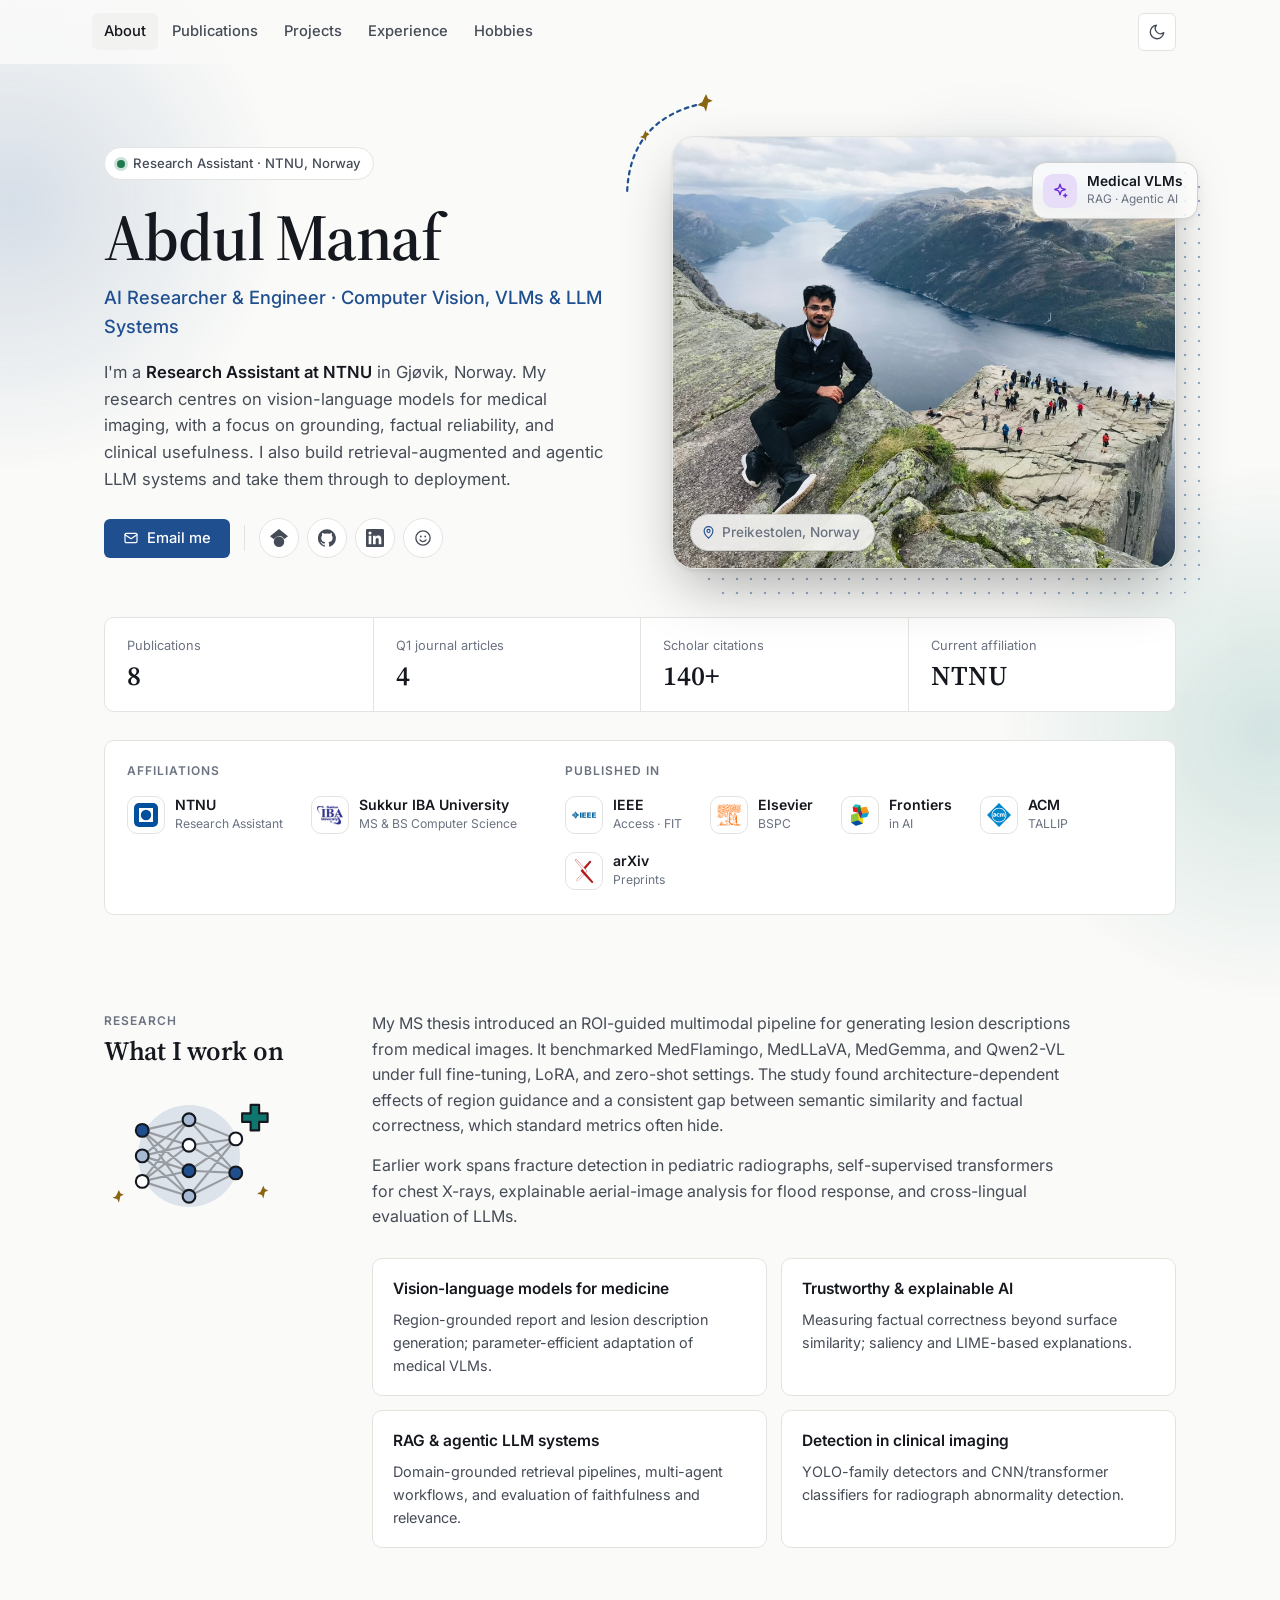
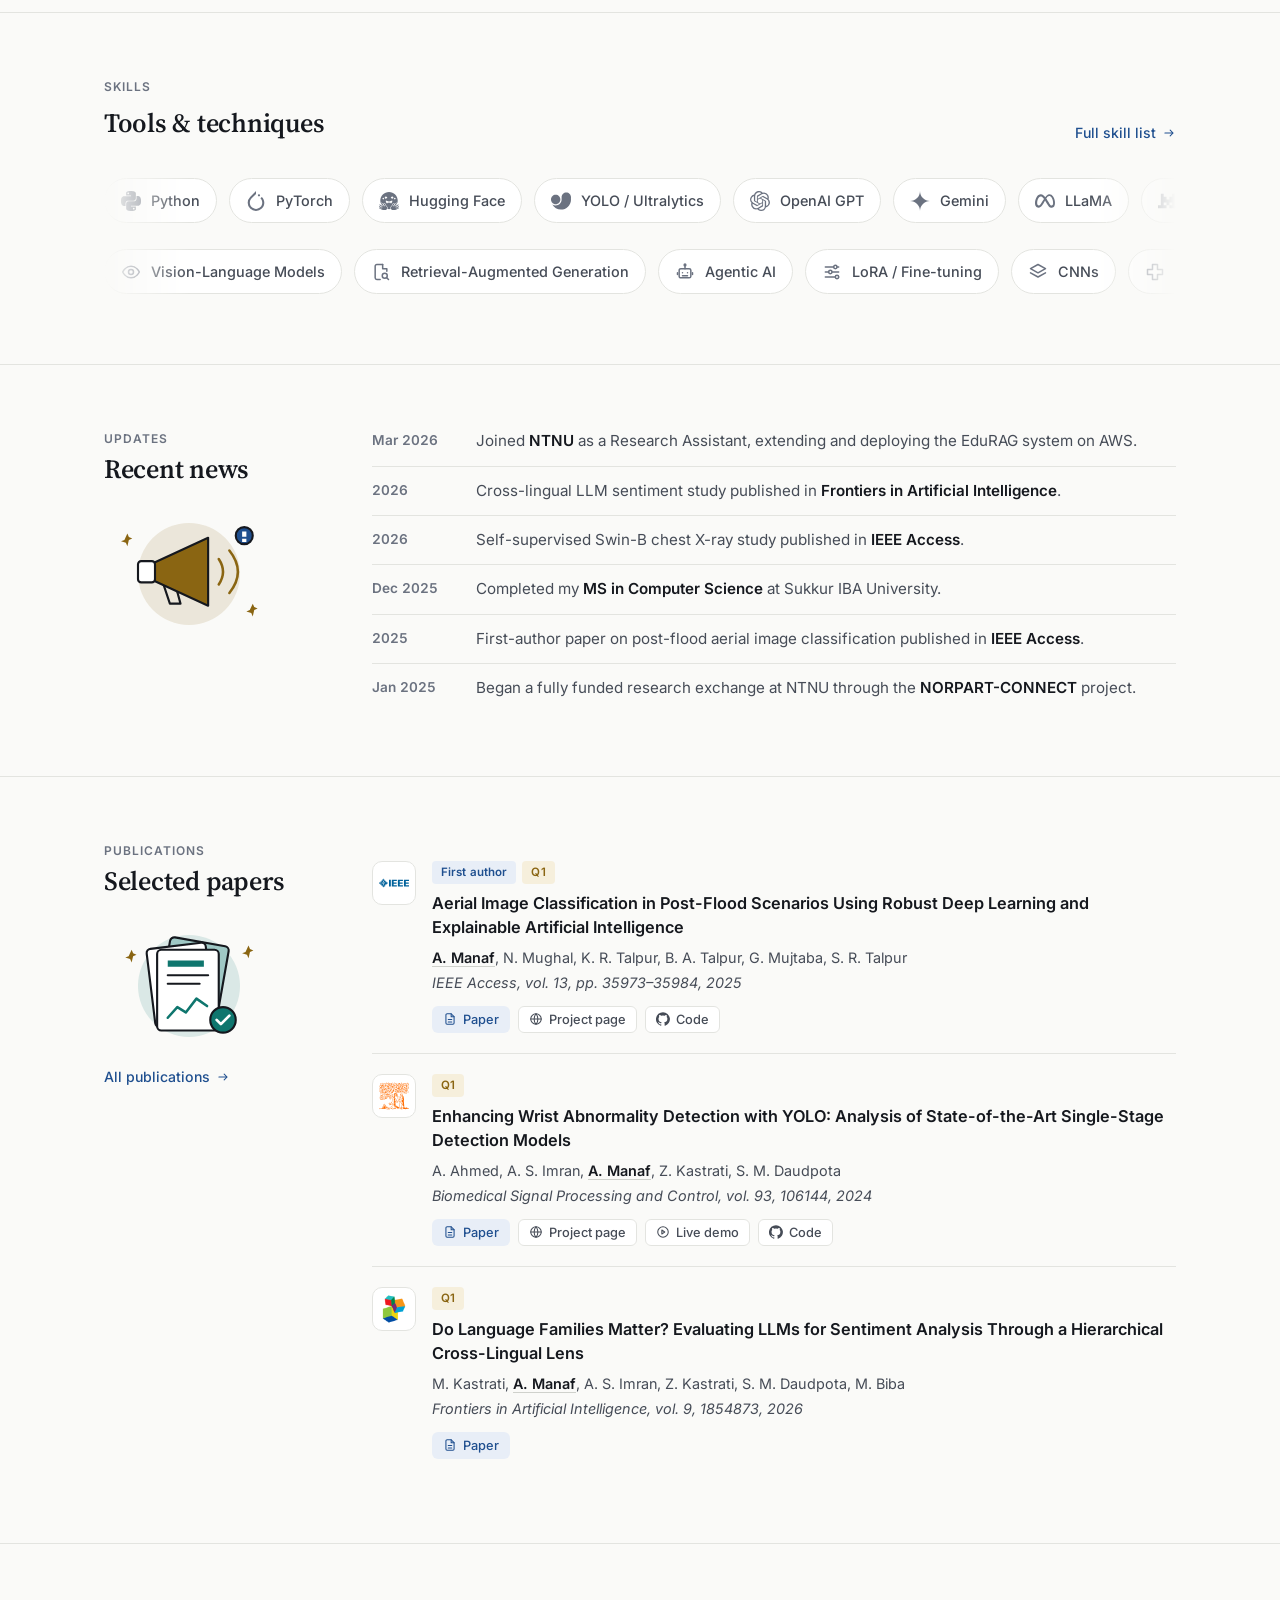
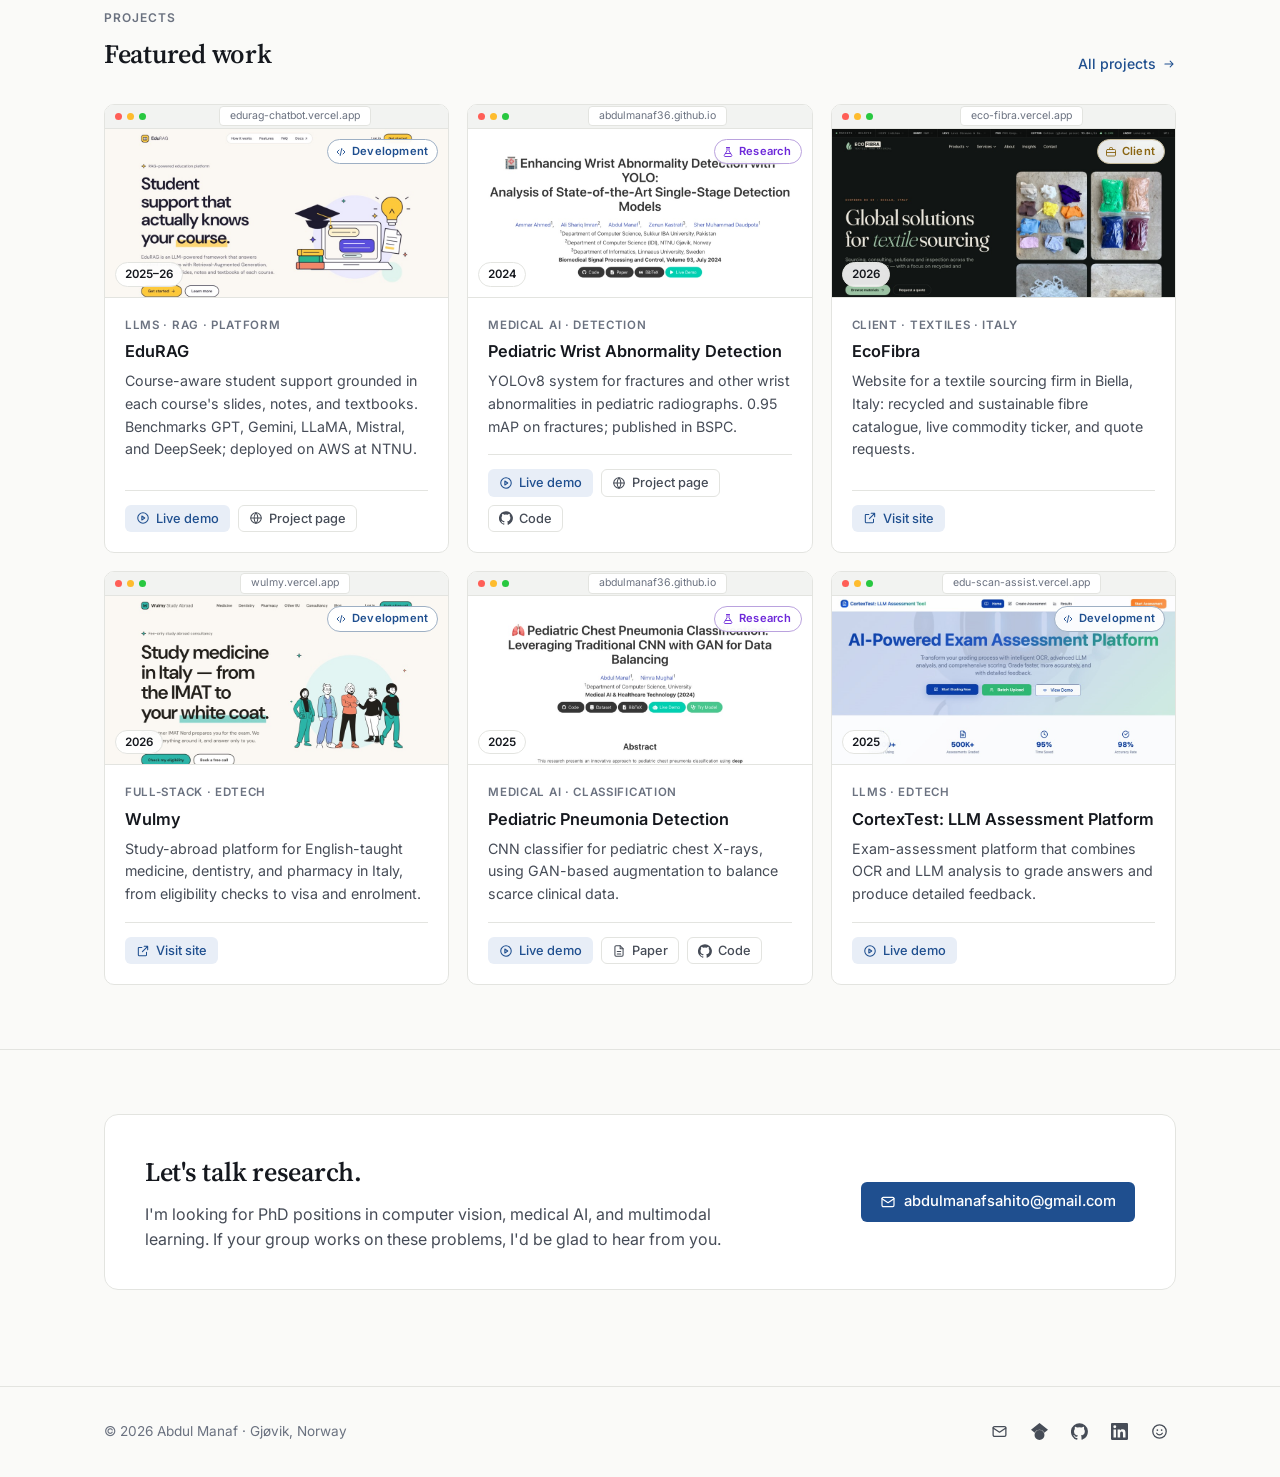
==== commit b4332e20: "Redesign projects, home hero, and add illustrations across pages - Projects: split into Research, De" ====
--- a/index.html
+++ b/index.html
@@ -93,6 +93,7 @@
         <div class="container hero-grid">
           <div>
             <!-- <p class="status"><span class="dot" aria-hidden="true"></span>Open to PhD positions in Europe &amp; North America</p> -->
+            <p class="status"><span class="dot" aria-hidden="true"></span>Research Assistant · NTNU, Norway</p>
             <h1 class="hero-name">Abdul Manaf</h1>
             <p class="hero-role">
               AI Researcher &amp; Engineer · Computer Vision, VLMs &amp; LLM
@@ -112,48 +113,30 @@
                 href="mailto:abdulmanafsahito@gmail.com"
                 ><svg class="ic"><use href="#i-mail" /></svg>Email me</a
               >
-            </div>
-
-            <div class="socials" aria-label="Profiles">
-              <a
-                class="social"
-                href="https://scholar.google.com/citations?user=hjN9iEgAAAAJ&hl=en"
-                target="_blank"
-                rel="noopener"
-                ><svg class="ic"><use href="#i-scholar" /></svg>Google
-                Scholar</a
-              >
-              <a
-                class="social"
-                href="https://github.com/abdulmanaf36"
-                target="_blank"
-                rel="noopener"
-                ><svg class="ic"><use href="#i-github" /></svg>GitHub</a
-              >
-              <a
-                class="social"
-                href="https://www.linkedin.com/in/abdulmanaf36"
-                target="_blank"
-                rel="noopener"
-                ><svg class="ic"><use href="#i-linkedin" /></svg>LinkedIn</a
-              >
-              <a
-                class="social"
-                href="https://huggingface.co/AbdulManafSahito"
-                target="_blank"
-                rel="noopener"
-                ><svg class="ic"><use href="#i-hf" /></svg>Hugging Face</a
-              >
+              <span class="cta-sep" aria-hidden="true"></span>
+              <div class="socials" aria-label="Profiles">
+              <a class="social social-ic" href="https://scholar.google.com/citations?user=hjN9iEgAAAAJ&hl=en" target="_blank" rel="noopener" aria-label="Google Scholar" title="Google Scholar"><svg class="ic"><use href="#i-scholar" /></svg></a>
+              <a class="social social-ic" href="https://github.com/abdulmanaf36" target="_blank" rel="noopener" aria-label="GitHub" title="GitHub"><svg class="ic"><use href="#i-github" /></svg></a>
+              <a class="social social-ic" href="https://www.linkedin.com/in/abdulmanaf36" target="_blank" rel="noopener" aria-label="LinkedIn" title="LinkedIn"><svg class="ic"><use href="#i-linkedin" /></svg></a>
+              <a class="social social-ic" href="https://huggingface.co/AbdulManafSahito" target="_blank" rel="noopener" aria-label="Hugging Face" title="Hugging Face"><svg class="ic"><use href="#i-hf" /></svg></a>
+              </div>
             </div>
           </div>
 
           <figure class="hero-photo">
+            <svg class="ill hero-deco" viewBox="0 0 120 120" aria-hidden="true" style="--c: var(--gold)">
+              <path class="lna dash" d="M10 110Q14 30 96 14" style="stroke: var(--accent)"/>
+              <path class="ac" transform="translate(96 14) scale(1.6)" d="M0-6l1.4 3.2 3.2 1.4-3.2 1.4L0 6l-1.4-3.2L-6 1.4l3.2-1.4z"/>
+              <path class="ac" transform="translate(30 50)" d="M0-6l1.4 3.2 3.2 1.4-3.2 1.4L0 6l-1.4-3.2L-6 1.4l3.2-1.4z"/>
+            </svg>
             <img
               src="./assets/images/DP.jpeg"
               alt="Abdul Manaf in the Norwegian mountains above a fjord"
               width="1024"
               height="768"
             />
+            <span class="photo-chip chip-focus"><span class="chip-ic"><svg class="ic"><use href="#i-sparkles" /></svg></span><span><b>Medical VLMs</b><small>RAG · Agentic AI</small></span></span>
+            <figcaption class="photo-chip chip-place"><svg class="ic"><use href="#i-pin" /></svg>Preikestolen, Norway</figcaption>
           </figure>
         </div>
 
@@ -278,6 +261,13 @@
           <header class="section-head">
             <p class="eyebrow">Research</p>
             <h2>What I work on</h2>
+            <svg class="ill head-ill" viewBox="0 0 160 120" aria-hidden="true" style="--c: var(--accent)">
+              <circle class="bg" cx="80" cy="62" r="48"/>
+              <path class="ln" d="M36 38L80 28M36 38L80 52M36 38L80 76M36 38L80 100M36 62L80 28M36 62L80 52M36 62L80 76M36 62L80 100M36 86L80 28M36 86L80 52M36 86L80 76M36 86L80 100M80 28L124 46M80 28L124 78M80 52L124 46M80 52L124 78M80 76L124 46M80 76L124 78M80 100L124 46M80 100L124 78" opacity=".35"/>
+              <circle class="ac ln" cx="36" cy="38" r="6"/><circle class="ac2 ln" cx="36" cy="62" r="6"/><circle class="pa ln" cx="36" cy="86" r="6"/><circle class="ac2 ln" cx="80" cy="28" r="6"/><circle class="pa ln" cx="80" cy="52" r="6"/><circle class="ac ln" cx="80" cy="76" r="6"/><circle class="ac2 ln" cx="80" cy="100" r="6"/><circle class="pa ln" cx="124" cy="46" r="6"/><circle class="ac ln" cx="124" cy="78" r="6"/>
+              <g class="bob" style="--c: var(--cat-medical)"><path class="ac ln" d="M138 14h8v8h8v8h-8v8h-8v-8h-8v-8h8z"/></g>
+              <g style="--c: var(--gold)"><path class="ac" transform="translate(14 100) scale(1)" d="M0-6l1.4 3.2 3.2 1.4-3.2 1.4L0 6l-1.4-3.2L-6 1.4l3.2-1.4z"/><path class="ac" transform="translate(150 96) scale(1)" d="M0-6l1.4 3.2 3.2 1.4-3.2 1.4L0 6l-1.4-3.2L-6 1.4l3.2-1.4z"/></g>
+            </svg>
           </header>
 
           <div>
@@ -801,6 +791,15 @@
           <header class="section-head">
             <p class="eyebrow">Updates</p>
             <h2>Recent news</h2>
+            <svg class="ill head-ill" viewBox="0 0 160 120" aria-hidden="true" style="--c: var(--gold)">
+              <circle class="bg" cx="80" cy="62" r="48"/>
+              <path class="ln" d="M54 66l8 24h10l-6-22"/>
+              <path class="ac ln" d="M46 52l52-24v64L46 68z"/>
+              <rect class="pa ln" x="32" y="50" width="16" height="20" rx="3"/>
+              <path class="lna" d="M108 48q8 12 0 24M118 40q16 20 0 40"/>
+              <g class="bob" style="--c: var(--accent)"><circle class="ac ln" cx="132" cy="26" r="8"/><path class="pa" d="M130 22h4v5h-4zM130 29h4v3h-4z"/></g>
+              <g style="--c: var(--gold)"><path class="ac" transform="translate(22 30) scale(1)" d="M0-6l1.4 3.2 3.2 1.4-3.2 1.4L0 6l-1.4-3.2L-6 1.4l3.2-1.4z"/><path class="ac" transform="translate(140 96) scale(1)" d="M0-6l1.4 3.2 3.2 1.4-3.2 1.4L0 6l-1.4-3.2L-6 1.4l3.2-1.4z"/></g>
+            </svg>
           </header>
 
           <ul class="news">
@@ -856,6 +855,17 @@
           <header class="section-head">
             <p class="eyebrow">Publications</p>
             <h2>Selected papers</h2>
+            <svg class="ill head-ill" viewBox="0 0 160 120" aria-hidden="true" style="--c: var(--cat-medical)">
+              <circle class="bg" cx="80" cy="62" r="48"/>
+              <rect class="ac2 ln" x="56" y="20" width="56" height="74" rx="4" transform="rotate(10 84 57)"/>
+              <rect class="pa ln" x="44" y="24" width="56" height="74" rx="4" transform="rotate(-7 72 61)"/>
+              <rect class="pa ln" x="50" y="28" width="58" height="76" rx="4"/>
+              <path class="ac" d="M60 38h34v6H60z"/>
+              <path class="ln" d="M60 52h38M60 60h30"/>
+              <path class="lna" d="M60 92l9-10 8 5 10-13 10 7"/>
+              <g class="bob"><circle class="ac ln" cx="112" cy="94" r="12"/><path class="chk" d="M106 94l4 4 8-8"/></g>
+              <g style="--c: var(--gold)"><path class="ac" transform="translate(26 34) scale(1)" d="M0-6l1.4 3.2 3.2 1.4-3.2 1.4L0 6l-1.4-3.2L-6 1.4l3.2-1.4z"/><path class="ac" transform="translate(136 30) scale(1)" d="M0-6l1.4 3.2 3.2 1.4-3.2 1.4L0 6l-1.4-3.2L-6 1.4l3.2-1.4z"/></g>
+            </svg>
             <a class="head-link" href="./publications.html"
               >All publications<svg class="ic"><use href="#i-arrow" /></svg
             ></a>
@@ -1029,130 +1039,58 @@
           </header>
 
           <div class="project-grid">
-            <article class="project">
-              <div class="project-media">
-                <img
-                  src="./assets/images/projects/wrist-page.jpg"
-                  alt="Pediatric wrist abnormality detection web app"
-                  loading="lazy"
-                />
+            <article class="project" data-group="development">
+              <div class="project-media shot"><div class="browser-bar" aria-hidden="true"><i></i><i></i><i></i><span>edurag-chatbot.vercel.app</span></div><img src="./assets/images/projects/shots/edurag-chatbot.jpg" alt="EduRAG homepage" loading="lazy" /><span class="project-type"><svg class="ic"><use href="#i-code"/></svg>Development</span><span class="project-year">2025–26</span></div>
+              <div class="project-body">
+                <p class="project-kicker">LLMs · RAG · Platform</p>
+                <h3>EduRAG</h3>
+                <p class="project-desc">Course-aware student support grounded in each course&#x27;s slides, notes, and textbooks. Benchmarks GPT, Gemini, LLaMA, Mistral, and DeepSeek; deployed on AWS at NTNU.</p>
+                <div class="links"><a class="lb lb-primary" href="https://edurag-chatbot.vercel.app" target="_blank" rel="noopener"><svg class="ic"><use href="#i-demo"/></svg>Live demo</a><a class="lb" href="https://abdulmanaf36.github.io/Student-Chatbot/" target="_blank" rel="noopener"><svg class="ic"><use href="#i-globe"/></svg>Project page</a></div>
               </div>
+            </article>
+            <article class="project" data-group="research">
+              <div class="project-media shot"><div class="browser-bar" aria-hidden="true"><i></i><i></i><i></i><span>abdulmanaf36.github.io</span></div><img src="./assets/images/projects/wrist-page.jpg" alt="Pediatric wrist abnormality detection web app" loading="lazy" /><span class="project-type"><svg class="ic"><use href="#i-flask"/></svg>Research</span><span class="project-year">2024</span></div>
               <div class="project-body">
                 <p class="project-kicker">Medical AI · Detection</p>
                 <h3>Pediatric Wrist Abnormality Detection</h3>
-                <p class="project-desc">
-                  YOLOv8 system for fractures and other wrist abnormalities in
-                  pediatric radiographs. 0.95 mAP on fractures; published in
-                  BSPC.
-                </p>
-                <div class="links">
-                  <a
-                    class="lb lb-primary"
-                    href="https://huggingface.co/spaces/AbdulManafSahito/wrist-anomaly-detection"
-                    target="_blank"
-                    rel="noopener"
-                    ><svg class="ic"><use href="#i-demo" /></svg>Live demo</a
-                  >
-                  <a
-                    class="lb"
-                    href="https://abdulmanaf36.github.io/pediatric_wrist_abnormality_detection-end-to-end-implementation/"
-                    target="_blank"
-                    rel="noopener"
-                    ><svg class="ic"><use href="#i-globe" /></svg>Project
-                    page</a
-                  >
-                  <a
-                    class="lb"
-                    href="https://github.com/abdulmanaf36/Pediatric-Wrist-Abnormality-Detection-System"
-                    target="_blank"
-                    rel="noopener"
-                    ><svg class="ic"><use href="#i-github" /></svg>Code</a
-                  >
-                </div>
+                <p class="project-desc">YOLOv8 system for fractures and other wrist abnormalities in pediatric radiographs. 0.95 mAP on fractures; published in BSPC.</p>
+                <div class="links"><a class="lb lb-primary" href="https://huggingface.co/spaces/AbdulManafSahito/wrist-anomaly-detection" target="_blank" rel="noopener"><svg class="ic"><use href="#i-demo"/></svg>Live demo</a><a class="lb" href="https://abdulmanaf36.github.io/pediatric_wrist_abnormality_detection-end-to-end-implementation/" target="_blank" rel="noopener"><svg class="ic"><use href="#i-globe"/></svg>Project page</a><a class="lb" href="https://github.com/abdulmanaf36/Pediatric-Wrist-Abnormality-Detection-System" target="_blank" rel="noopener"><svg class="ic"><use href="#i-github"/></svg>Code</a></div>
               </div>
             </article>
-
-            <article class="project">
-              <div class="project-media">
-                <img
-                  src="./assets/images/projects/student-chatbot-page.jpg"
-                  alt="EduRAG framework website"
-                  loading="lazy"
-                />
-              </div>
+            <article class="project" data-group="client">
+              <div class="project-media shot"><div class="browser-bar" aria-hidden="true"><i></i><i></i><i></i><span>eco-fibra.vercel.app</span></div><img src="./assets/images/projects/shots/eco-fibra.jpg" alt="EcoFibra homepage" loading="lazy" /><span class="project-type"><svg class="ic"><use href="#i-briefcase"/></svg>Client</span><span class="project-year">2026</span></div>
               <div class="project-body">
-                <p class="project-kicker">LLMs · RAG</p>
-                <h3>EduRAG</h3>
-                <p class="project-desc">
-                  Course-specific RAG framework benchmarking GPT, Gemini, LLaMA,
-                  Mistral, and DeepSeek on faithfulness and answer relevancy.
-                </p>
-                <div class="links">
-                  <a
-                    class="lb lb-primary"
-                    href="https://edurag-chatbot.vercel.app"
-                    target="_blank"
-                    rel="noopener"
-                    ><svg class="ic"><use href="#i-demo" /></svg>Live demo</a
-                  >
-                  <a
-                    class="lb"
-                    href="https://abdulmanaf36.github.io/Student-Chatbot/"
-                    target="_blank"
-                    rel="noopener"
-                    ><svg class="ic"><use href="#i-globe" /></svg>Project
-                    page</a
-                  >
-                </div>
+                <p class="project-kicker">Client · Textiles · Italy</p>
+                <h3>EcoFibra</h3>
+                <p class="project-desc">Website for a textile sourcing firm in Biella, Italy: recycled and sustainable fibre catalogue, live commodity ticker, and quote requests.</p>
+                <div class="links"><a class="lb lb-primary" href="https://eco-fibra.vercel.app/" target="_blank" rel="noopener"><svg class="ic"><use href="#i-external"/></svg>Visit site</a></div>
               </div>
             </article>
-
-            <article class="project">
-              <div class="project-media">
-                <img
-                  src="./assets/images/projects/pneumonia-page.jpg"
-                  alt="Pediatric chest X-ray pneumonia classifier"
-                  loading="lazy"
-                />
+            <article class="project" data-group="development">
+              <div class="project-media shot"><div class="browser-bar" aria-hidden="true"><i></i><i></i><i></i><span>wulmy.vercel.app</span></div><img src="./assets/images/projects/shots/wulmy.jpg" alt="Wulmy homepage" loading="lazy" /><span class="project-type"><svg class="ic"><use href="#i-code"/></svg>Development</span><span class="project-year">2026</span></div>
+              <div class="project-body">
+                <p class="project-kicker">Full-stack · EdTech</p>
+                <h3>Wulmy</h3>
+                <p class="project-desc">Study-abroad platform for English-taught medicine, dentistry, and pharmacy in Italy, from eligibility checks to visa and enrolment.</p>
+                <div class="links"><a class="lb lb-primary" href="https://wulmy.vercel.app/" target="_blank" rel="noopener"><svg class="ic"><use href="#i-external"/></svg>Visit site</a></div>
               </div>
+            </article>
+            <article class="project" data-group="research">
+              <div class="project-media shot"><div class="browser-bar" aria-hidden="true"><i></i><i></i><i></i><span>abdulmanaf36.github.io</span></div><img src="./assets/images/projects/pneumonia-page.jpg" alt="Pediatric chest X-ray pneumonia classifier" loading="lazy" /><span class="project-type"><svg class="ic"><use href="#i-flask"/></svg>Research</span><span class="project-year">2025</span></div>
               <div class="project-body">
                 <p class="project-kicker">Medical AI · Classification</p>
                 <h3>Pediatric Pneumonia Detection</h3>
-                <p class="project-desc">
-                  CNN classifier for pediatric chest X-rays, using GAN-based
-                  augmentation to balance scarce clinical data.
-                </p>
-                <div class="links">
-                  <a
-                    class="lb lb-primary"
-                    href="https://huggingface.co/spaces/AbdulManafSahito/Pediatric-Chest-Xray-Pneumonia-Classification-System"
-                    target="_blank"
-                    rel="noopener"
-                    ><svg class="ic"><use href="#i-demo" /></svg>Live demo</a
-                  >
-                  <a
-                    class="lb"
-                    href="https://abdulmanaf36.github.io/Pediatric-Chest-Pneumonia-Classification/"
-                    target="_blank"
-                    rel="noopener"
-                    ><svg class="ic"><use href="#i-globe" /></svg>Project
-                    page</a
-                  >
-                  <a
-                    class="lb"
-                    href="https://arxiv.org/abs/2507.09759"
-                    target="_blank"
-                    rel="noopener"
-                    ><svg class="ic"><use href="#i-paper" /></svg>Paper</a
-                  >
-                  <a
-                    class="lb"
-                    href="https://github.com/abdulmanaf36/Pediatric-Chest-Pneumonia-Classification"
-                    target="_blank"
-                    rel="noopener"
-                    ><svg class="ic"><use href="#i-github" /></svg>Code</a
-                  >
-                </div>
+                <p class="project-desc">CNN classifier for pediatric chest X-rays, using GAN-based augmentation to balance scarce clinical data.</p>
+                <div class="links"><a class="lb lb-primary" href="https://huggingface.co/spaces/AbdulManafSahito/Pediatric-Chest-Xray-Pneumonia-Classification-System" target="_blank" rel="noopener"><svg class="ic"><use href="#i-demo"/></svg>Live demo</a><a class="lb" href="https://arxiv.org/abs/2507.09759" target="_blank" rel="noopener"><svg class="ic"><use href="#i-paper"/></svg>Paper</a><a class="lb" href="https://github.com/abdulmanaf36/Pediatric-Chest-Pneumonia-Classification" target="_blank" rel="noopener"><svg class="ic"><use href="#i-github"/></svg>Code</a></div>
+              </div>
+            </article>
+            <article class="project" data-group="development">
+              <div class="project-media shot"><div class="browser-bar" aria-hidden="true"><i></i><i></i><i></i><span>edu-scan-assist.vercel.app</span></div><img src="./assets/images/projects/shots/edu-scan.jpg" alt="CortexTest homepage" loading="lazy" /><span class="project-type"><svg class="ic"><use href="#i-code"/></svg>Development</span><span class="project-year">2025</span></div>
+              <div class="project-body">
+                <p class="project-kicker">LLMs · EdTech</p>
+                <h3>CortexTest: LLM Assessment Platform</h3>
+                <p class="project-desc">Exam-assessment platform that combines OCR and LLM analysis to grade answers and produce detailed feedback.</p>
+                <div class="links"><a class="lb lb-primary" href="https://edu-scan-assist.vercel.app/" target="_blank" rel="noopener"><svg class="ic"><use href="#i-demo"/></svg>Live demo</a></div>
               </div>
             </article>
           </div>
--- a/assets/css/main.css
+++ b/assets/css/main.css
@@ -935,6 +935,9 @@
   border-radius: 999px;
 }
 .jump a:hover { color: var(--text); border-color: var(--border-strong); }
+.jump a { display: inline-flex; align-items: center; gap: 6px; }
+.jump a .ic { width: 14px; height: 14px; color: var(--c, var(--text-3)); }
+.jump a:hover { border-color: color-mix(in srgb, var(--c, var(--text)) 50%, var(--border)); }
 
 /* Feature card (The Gold Agent) */
 .feature-card {
@@ -962,7 +965,6 @@
 
 /* Travel */
 .travel-intro { margin-top: -8px; margin-bottom: 24px; }
-.travel-stats { margin-top: 0; margin-bottom: 20px; }
 .map-wrap {
   background: var(--surface);
   border: 1px solid var(--border);
@@ -999,33 +1001,6 @@
 :root[data-theme="dark"] .travel-map .leaflet-control-attribution { background: var(--surface); color: var(--text-2); border-color: var(--border); }
 :root[data-theme="dark"] .travel-map .leaflet-control-attribution a { color: var(--accent); }
 
-.regions {
-  display: grid;
-  grid-template-columns: repeat(4, minmax(0, 1fr));
-  gap: 24px;
-  margin-top: 28px;
-}
-.region h3 { font-size: 0.98rem; font-weight: 600; }
-.region h3 span { display: block; margin-top: 2px; font-size: 0.8rem; font-weight: 400; color: var(--text-3); }
-.place-list { margin-top: 10px; display: grid; gap: 2px; }
-.place {
-  display: flex;
-  align-items: center;
-  gap: 10px;
-  width: 100%;
-  padding: 5px 8px;
-  margin-left: -8px;
-  font-size: 0.9rem;
-  text-align: left;
-  color: var(--text-2);
-  background: none;
-  border: 0;
-  border-radius: var(--radius-sm);
-  cursor: pointer;
-}
-.place small { margin-left: auto; font-size: 0.75rem; color: var(--text-3); }
-.place:hover { color: var(--text); background: var(--surface-2); }
-
 /* Table tennis + films */
 .hobby-pair { display: grid; grid-template-columns: repeat(2, minmax(0, 1fr)); gap: 18px; }
 .hobby-card {
@@ -1053,7 +1028,6 @@
 @media (max-width: 900px) {
   .feature-card { grid-template-columns: minmax(0, 1fr); }
   .feature-media { border-right: 0; border-bottom: 1px solid var(--border); aspect-ratio: 16 / 10; }
-  .regions { grid-template-columns: repeat(2, minmax(0, 1fr)); }
 }
 @media (max-width: 640px) {
   .travel-map { height: 360px; }
@@ -1257,3 +1231,362 @@
 .project-media img.fit { object-fit: contain; object-position: center; padding: 14px; background: #ffffff; }
 .project:hover .project-media img { transform: scale(1.04); }
 .project-media img { transition: transform 0.5s ease; }
+
+/* ─────────────────────────────────────────────
+   Projects page: type tabs, grouped sections, illustrations
+   ───────────────────────────────────────────── */
+:root {
+  --type-research: var(--cat-llm);
+  --type-development: var(--accent);
+  --type-client: var(--gold);
+}
+[data-type="research"], [data-group="research"] { --c: var(--type-research); }
+[data-type="development"], [data-group="development"] { --c: var(--type-development); }
+[data-type="client"], [data-group="client"] { --c: var(--type-client); }
+
+.type-tabs {
+  display: grid;
+  grid-template-columns: repeat(4, minmax(0, 1fr));
+  gap: 12px;
+  margin-bottom: 22px;
+}
+.type-tab {
+  --c: var(--text-2);
+  display: flex;
+  align-items: center;
+  gap: 12px;
+  padding: 14px 16px;
+  text-align: left;
+  font: inherit;
+  color: var(--text);
+  background: var(--surface);
+  border: 1px solid var(--border);
+  border-radius: var(--radius);
+  cursor: pointer;
+  transition: border-color 0.15s ease, box-shadow 0.15s ease, transform 0.15s ease, background-color 0.15s ease;
+}
+.type-tab:hover { border-color: var(--border-strong); transform: translateY(-1px); }
+.type-tab b { display: block; font-size: 0.95rem; font-weight: 600; }
+.type-tab small { display: block; margin-top: 1px; font-size: 0.8rem; color: var(--text-3); }
+.type-ic {
+  flex-shrink: 0;
+  display: grid;
+  place-items: center;
+  width: 38px;
+  height: 38px;
+  border-radius: 9px;
+  color: var(--c);
+  background: color-mix(in srgb, var(--c) 12%, var(--surface));
+}
+.type-ic .ic { width: 19px; height: 19px; }
+.type-tab[aria-pressed="true"] {
+  border-color: var(--c);
+  background: color-mix(in srgb, var(--c) 6%, var(--surface));
+  box-shadow: 0 0 0 3px color-mix(in srgb, var(--c) 14%, transparent);
+}
+.type-tab[data-filter-type="all"][aria-pressed="true"] { --c: var(--accent); }
+
+.project-group + .project-group { margin-top: 64px; }
+.project-group[hidden] { display: none; }
+.group-head {
+  display: flex;
+  align-items: center;
+  justify-content: space-between;
+  gap: 24px;
+  margin-bottom: 22px;
+  padding: 22px 26px;
+  border: 1px solid color-mix(in srgb, var(--c) 22%, var(--border));
+  border-radius: 14px;
+  background:
+    radial-gradient(circle at 100% 0%, color-mix(in srgb, var(--c) 12%, transparent), transparent 60%),
+    var(--surface);
+}
+.group-eyebrow {
+  font-size: 0.74rem;
+  font-weight: 600;
+  letter-spacing: 0.08em;
+  text-transform: uppercase;
+  color: var(--c);
+}
+.group-head h2 {
+  margin-top: 4px;
+  font-family: var(--font-serif);
+  font-size: clamp(1.5rem, 3vw, 1.9rem);
+  font-weight: 600;
+  letter-spacing: -0.01em;
+}
+.group-head h2 + p { margin-top: 6px; max-width: 56ch; color: var(--text-2); font-size: 0.96rem; }
+.group-count { margin-top: 12px; font-size: 0.82rem; font-weight: 600; color: var(--text-3); }
+.group-count span { color: var(--c); }
+
+/* Flat vector illustrations; colors come from tokens so they follow the theme */
+.ill { flex-shrink: 0; width: 190px; height: auto; color: var(--text); overflow: visible; }
+.ill .ln, .ill .lna { fill: none; stroke-width: 2; stroke-linecap: round; stroke-linejoin: round; }
+.ill .ln { stroke: currentColor; }
+.ill .lna { stroke: var(--c); stroke-width: 2.4; }
+.ill .bg { fill: color-mix(in srgb, var(--c) 13%, transparent); }
+.ill .pa { fill: var(--surface); }
+.ill .ac { fill: var(--c); }
+.ill .ac2 { fill: color-mix(in srgb, var(--c) 40%, var(--surface)); }
+.ill .ln.ac, .ill .ln.ac2, .ill .ln.pa, .ill .ln.bg { stroke: currentColor; }
+.ill .ln.ac { fill: var(--c); }
+.ill .ln.ac2 { fill: color-mix(in srgb, var(--c) 40%, var(--surface)); }
+.ill .ln.bg { fill: color-mix(in srgb, var(--c) 13%, var(--surface)); }
+.group-head:hover .ill { animation: float 4s ease-in-out infinite; }
+
+.project-group .project:hover { border-color: color-mix(in srgb, var(--c) 45%, var(--border)); }
+
+/* Live-site covers inside a small browser frame */
+.project-media.shot { padding-top: 24px; }
+.browser-bar {
+  position: absolute;
+  inset: 0 0 auto 0;
+  z-index: 1;
+  display: flex;
+  align-items: center;
+  gap: 5px;
+  height: 24px;
+  padding: 0 10px;
+  background: var(--surface-2);
+  border-bottom: 1px solid var(--border);
+}
+.browser-bar i { width: 7px; height: 7px; border-radius: 50%; background: var(--border-strong); }
+.browser-bar i:nth-child(1) { background: #ff5f57; }
+.browser-bar i:nth-child(2) { background: #febc2e; }
+.browser-bar i:nth-child(3) { background: #28c840; }
+.browser-bar span {
+  flex: 0 1 auto;
+  min-width: 0;
+  margin: 0 auto;
+  padding: 1px 10px;
+  font-size: 0.66rem;
+  color: var(--text-3);
+  background: var(--surface);
+  border: 1px solid var(--border);
+  border-radius: 4px;
+  overflow: hidden;
+  text-overflow: ellipsis;
+  white-space: nowrap;
+}
+.project-media.shot img { transform-origin: top center; }
+
+.project-year {
+  position: absolute;
+  left: 10px;
+  bottom: 10px;
+  z-index: 1;
+  padding: 2px 9px;
+  font-size: 0.72rem;
+  font-weight: 600;
+  font-variant-numeric: tabular-nums;
+  color: var(--text);
+  background: color-mix(in srgb, var(--surface) 88%, transparent);
+  border: 1px solid var(--border);
+  border-radius: 999px;
+  backdrop-filter: blur(6px);
+}
+
+@media (max-width: 1000px) {
+  .type-tabs { grid-template-columns: repeat(2, minmax(0, 1fr)); }
+}
+@media (max-width: 640px) {
+  .type-tabs { gap: 8px; }
+  .type-tab { padding: 10px 12px; gap: 10px; }
+  .type-ic { width: 32px; height: 32px; }
+  .group-head { padding: 18px; }
+  .ill { width: 110px; }
+}
+@media (max-width: 420px) {
+  .ill { display: none; }
+}
+@media (prefers-reduced-motion: reduce) {
+  .group-head:hover .ill { animation: none; }
+}
+
+/* ─────────────────────────────────────────────
+   Hobbies page illustrations (reuse .ill tokens from the projects page)
+   ───────────────────────────────────────────── */
+.hobby-hero, .hero-split { display: grid; grid-template-columns: minmax(0, 1fr) auto; align-items: center; gap: 32px; }
+.ill-hero { width: 340px; }
+.ill .up { fill: #22a06b; }
+.ill .dn { fill: #e5484d; }
+.ill .dash { stroke-dasharray: 4 5; }
+.ill .coin-t { font: 700 11px var(--font-sans); fill: currentColor; }
+.section-head .head-ill { display: block; width: 170px; margin-top: 22px; }
+.row-head .head-ill { width: 180px; }
+.row-head:has(.head-ill) { align-items: center; }
+
+.hobby-card { position: relative; overflow: hidden; border-color: color-mix(in srgb, var(--c, var(--accent)) 22%, var(--border)); }
+.hobby-card::before {
+  content: "";
+  position: absolute;
+  inset: 0 0 auto 0;
+  height: 150px;
+  background: radial-gradient(ellipse at 50% 0%, color-mix(in srgb, var(--c, var(--accent)) 16%, transparent), transparent 70%);
+  pointer-events: none;
+}
+.hobby-art { position: relative; display: block; width: 100%; max-width: 300px; height: auto; margin: 0 auto 18px; }
+.hobby-card .eyebrow { color: var(--c, var(--text-3)); }
+
+/* gentle motion */
+.ill .bob, .ill .bob2, .ill .drift, .ill .bounce { transform-box: fill-box; transform-origin: center; }
+.ill .bob { animation: ill-bob 5s ease-in-out infinite; }
+.ill .bob2 { animation: ill-bob 6s ease-in-out 1s infinite; }
+.ill .drift { animation: ill-drift 7s ease-in-out infinite; }
+.ill .bounce { animation: ill-bounce 1.6s cubic-bezier(.45, 0, .55, 1) infinite; }
+@keyframes ill-bob { 0%, 100% { transform: translateY(0); } 50% { transform: translateY(-5px); } }
+@keyframes ill-drift { 0%, 100% { transform: translate(0, 0); } 50% { transform: translate(6px, -4px); } }
+@keyframes ill-bounce { 0%, 100% { transform: translateY(0); } 50% { transform: translateY(14px); } }
+
+@media (max-width: 900px) {
+  .hobby-hero, .hero-split { grid-template-columns: minmax(0, 1fr); gap: 8px; }
+  .ill-hero { width: min(300px, 80%); justify-self: center; order: -1; }
+  .section-head .head-ill { display: none; }
+}
+@media (max-width: 640px) {
+  .row-head .head-ill { display: none; }
+}
+@media (prefers-reduced-motion: reduce) {
+  .ill .bob, .ill .bob2, .ill .drift, .ill .bounce { animation: none; }
+}
+
+/* Extra illustration parts used on the other pages */
+.ill .teeth { fill: none; stroke: var(--c); stroke-width: 8; stroke-dasharray: 6 5.6; }
+.ill .teeth.sm { stroke-width: 6; stroke-dasharray: 4 3.6; }
+.ill .chk, .ill .pa-st { fill: none; stroke: var(--surface); stroke-width: 2.6; stroke-linecap: round; stroke-linejoin: round; }
+.ill .coin-t.lg { font-size: 15px; }
+.ill .spin, .ill .spin-r { transform-box: fill-box; transform-origin: center; animation: ill-spin 14s linear infinite; }
+.ill .spin-r { animation-direction: reverse; animation-duration: 9s; }
+@keyframes ill-spin { to { transform: rotate(360deg); } }
+.section-head .head-ill + .head-link, .section-head .head-link + .head-ill { margin-top: 18px; }
+.page-hero .ill-hero { width: 300px; }
+@media (max-width: 900px) {
+  .page-hero .ill-hero { width: min(240px, 70%); }
+}
+@media (prefers-reduced-motion: reduce) {
+  .ill .spin, .ill .spin-r { animation: none; }
+}
+
+/* Type tag on mixed project cards (home page) */
+.project-type {
+  position: absolute;
+  top: 10px;
+  right: 10px;
+  z-index: 1;
+  display: inline-flex;
+  align-items: center;
+  gap: 5px;
+  padding: 3px 9px 3px 7px;
+  font-size: 0.7rem;
+  font-weight: 600;
+  letter-spacing: 0.02em;
+  color: var(--c, var(--text));
+  background: color-mix(in srgb, var(--surface) 90%, transparent);
+  border: 1px solid color-mix(in srgb, var(--c, var(--text)) 35%, var(--border));
+  border-radius: 999px;
+  backdrop-filter: blur(6px);
+}
+.project-type .ic { width: 12px; height: 12px; }
+.project-media.shot .project-type { top: 34px; }
+.project[data-group]:hover { border-color: color-mix(in srgb, var(--c) 45%, var(--border)); }
+
+/* ─────────────────────────────────────────────
+   Home hero: larger photo with backdrop and floating chips
+   ───────────────────────────────────────────── */
+.hero { padding: 72px 0 32px; }
+.hero-grid { grid-template-columns: minmax(0, 1fr) minmax(0, 1fr); gap: 64px; }
+.hero .hero-cta { align-items: center; }
+.hero .socials { margin-top: 0; gap: 8px; }
+.social-ic { justify-content: center; width: 40px; height: 40px; padding: 0; }
+.social-ic .ic { width: 18px; height: 18px; }
+.social-ic:hover { color: var(--accent); border-color: color-mix(in srgb, var(--accent) 45%, var(--border)); transform: translateY(-2px); }
+.cta-sep { width: 1px; height: 26px; margin: 0 4px; background: var(--border); }
+.hero-name { font-size: clamp(2.6rem, 5.6vw, 4.1rem); }
+.hero-role { font-size: 1.14rem; }
+
+.hero-photo { position: relative; margin: 0; isolation: isolate; }
+.hero-photo::before {
+  content: "";
+  position: absolute;
+  inset: 30px -26px -26px 30px;
+  z-index: -1;
+  border-radius: 26px;
+  background-image: radial-gradient(color-mix(in srgb, var(--accent) 45%, transparent) 1.3px, transparent 1.6px);
+  background-size: 14px 14px;
+}
+.hero-photo::after {
+  content: "";
+  position: absolute;
+  inset: -12% -8% 10% 18%;
+  z-index: -2;
+  border-radius: 50%;
+  background: radial-gradient(circle, color-mix(in srgb, var(--accent) 22%, transparent), transparent 65%);
+  filter: blur(20px);
+}
+.hero-photo img {
+  aspect-ratio: 5 / 4.3;
+  object-position: 42% center;
+  border-radius: 22px;
+  box-shadow: 0 2px 4px rgba(0, 0, 0, 0.08), 0 24px 60px -12px rgba(0, 0, 0, 0.35);
+}
+.hero-deco { position: absolute; top: -46px; left: -54px; width: 110px; z-index: 1; pointer-events: none; }
+
+.photo-chip {
+  position: absolute;
+  z-index: 2;
+  display: inline-flex;
+  align-items: center;
+  gap: 8px;
+  margin: 0;
+  color: var(--text);
+  background: color-mix(in srgb, var(--surface) 82%, transparent);
+  border: 1px solid color-mix(in srgb, var(--text) 10%, var(--border));
+  box-shadow: var(--shadow);
+  backdrop-filter: blur(10px);
+  -webkit-backdrop-filter: blur(10px);
+}
+.chip-place {
+  left: 18px;
+  bottom: 18px;
+  padding: 7px 14px 7px 10px;
+  font-size: 0.84rem;
+  font-weight: 500;
+  border-radius: 999px;
+}
+.chip-place .ic { width: 15px; height: 15px; color: var(--accent); }
+.chip-focus {
+  top: 26px;
+  right: -22px;
+  gap: 10px;
+  padding: 10px 14px 10px 10px;
+  border-radius: 14px;
+  animation: ill-bob 6s ease-in-out infinite;
+}
+.chip-focus b { display: block; font-size: 0.86rem; font-weight: 600; line-height: 1.2; }
+.chip-focus small { display: block; font-size: 0.74rem; color: var(--text-3); }
+.chip-ic {
+  display: grid;
+  place-items: center;
+  width: 34px;
+  height: 34px;
+  border-radius: 10px;
+  color: var(--cat-llm);
+  background: color-mix(in srgb, var(--cat-llm) 16%, var(--surface));
+}
+.chip-ic .ic { width: 18px; height: 18px; }
+
+@media (max-width: 900px) {
+  .hero-grid { grid-template-columns: minmax(0, 1fr); gap: 40px; }
+  .hero-photo { margin: 0 14px 0 0; }
+  .chip-focus { right: -10px; }
+  .hero-deco { display: none; }
+}
+@media (max-width: 640px) {
+  .hero-photo::before { inset: 18px -14px -14px 18px; }
+  .chip-focus { top: 14px; padding: 7px 10px 7px 7px; }
+  .chip-ic { width: 28px; height: 28px; }
+  .chip-place { left: 12px; bottom: 12px; font-size: 0.78rem; }
+}
+@media (prefers-reduced-motion: reduce) {
+  .chip-focus { animation: none; }
+}
